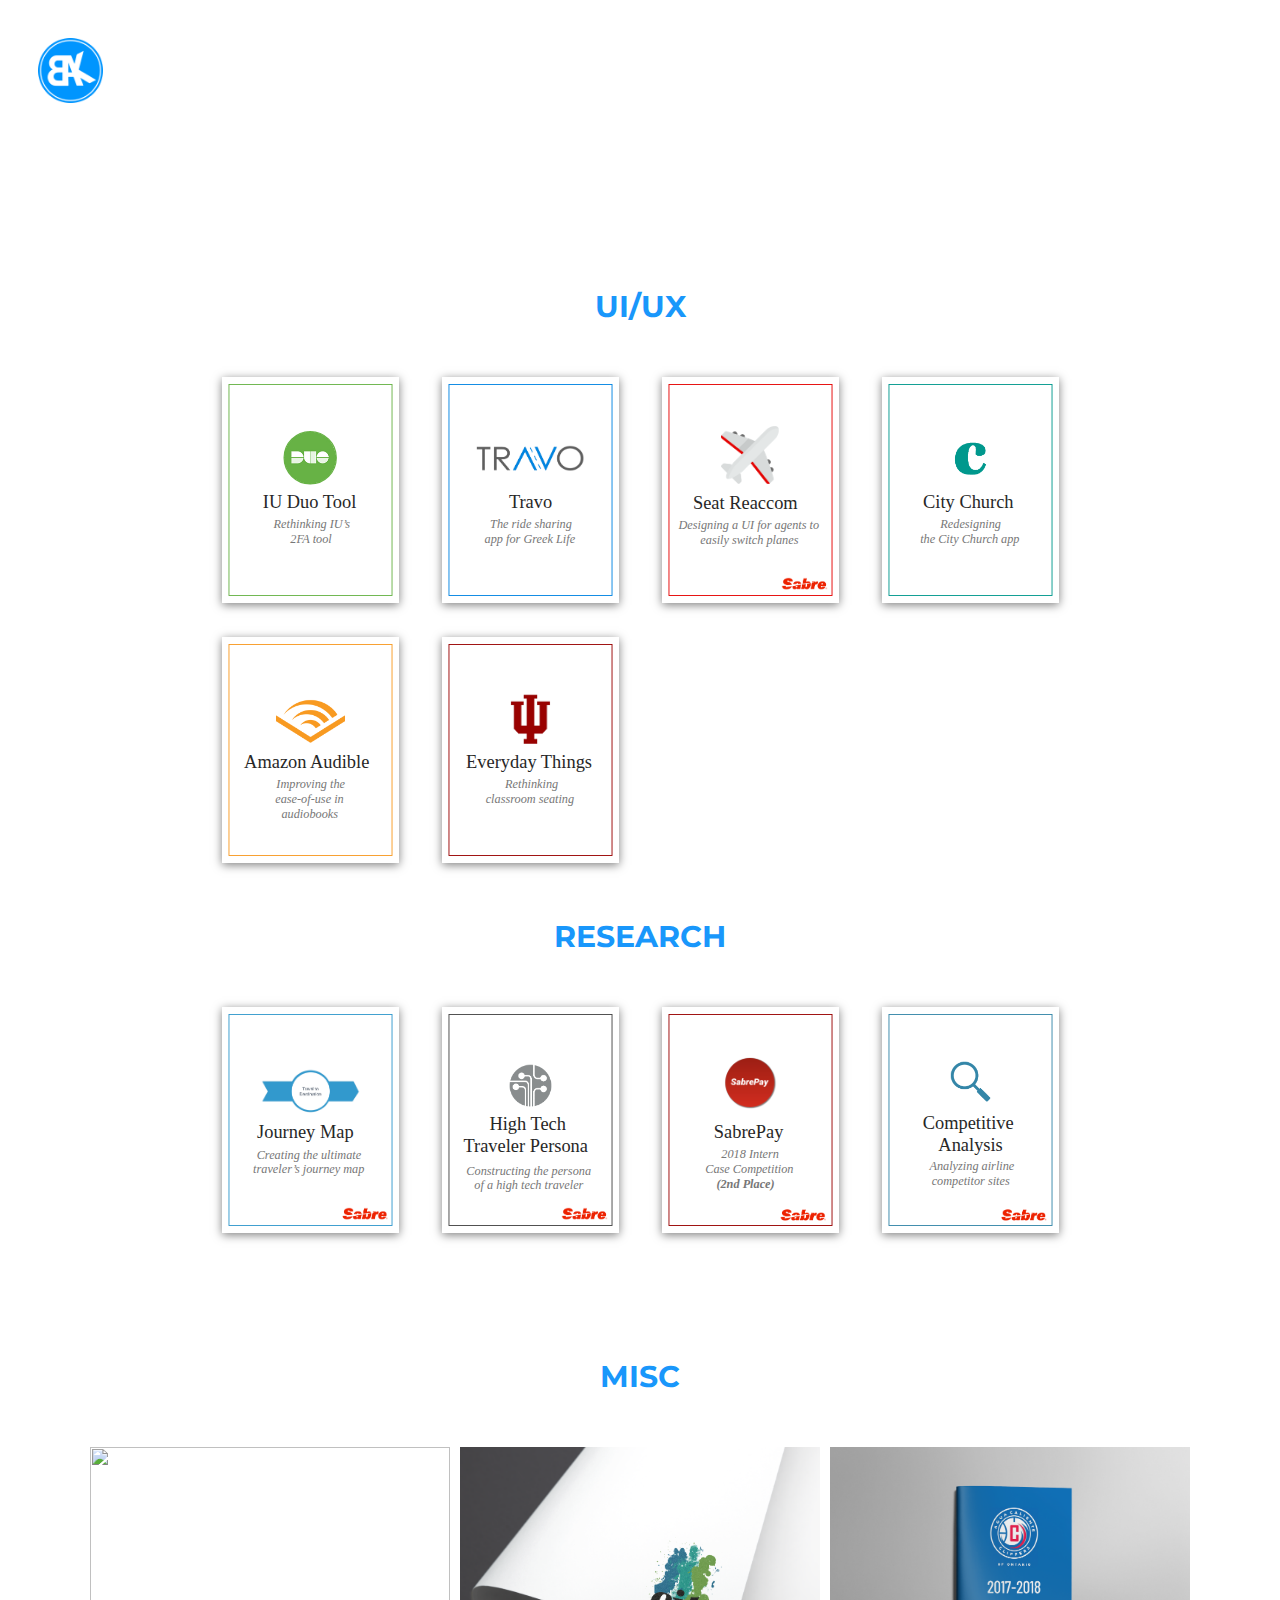
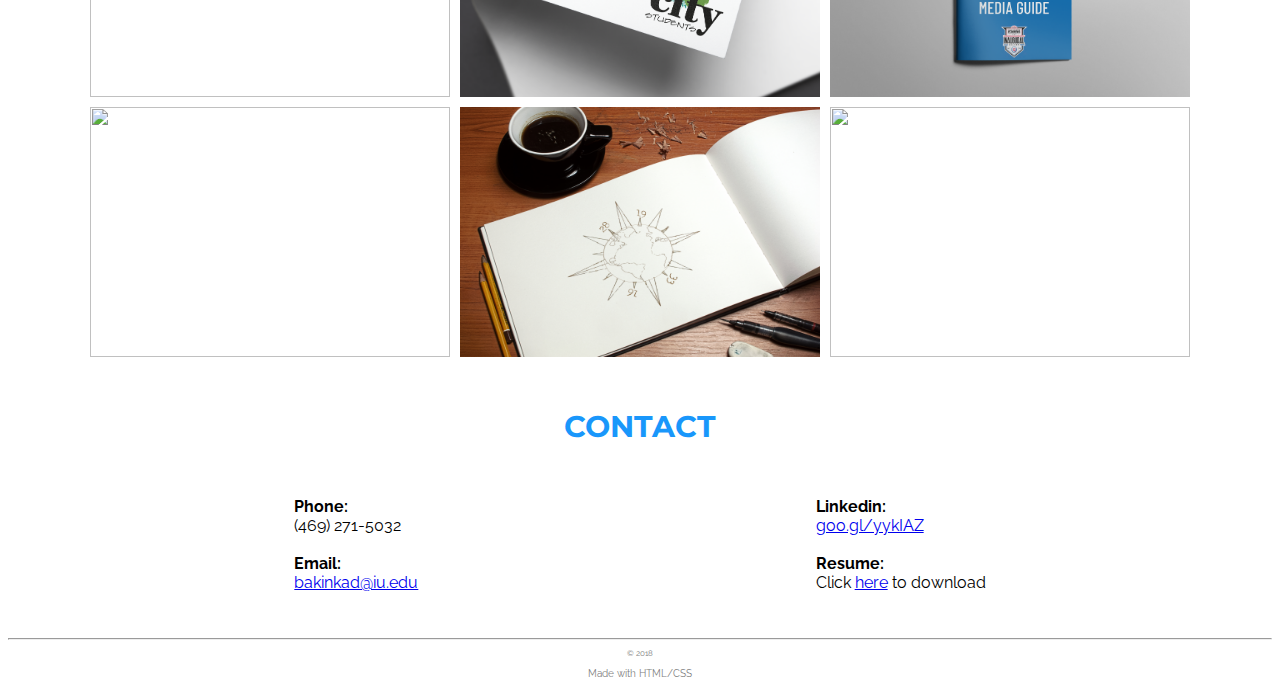
==== index.html @ 225734ff "Update index.html" ====
<!DOCTYPE HTML>
<html lang="en">

<head>
	<meta charset="utf-8">
	<title>Blake Kinkade</title>
	<meta name="viewport" content="width=device-width, initial-scale=1, shrink-to-fit=no">
	<meta http-equiv="x-ua-compatible" content="ie=edge">
	<script src="https://ajax.googleapis.com/ajax/libs/jquery/1.12.3/jquery.min.js"></script>
	<script src="http://html.soic.indiana.edu/~bakinkad/FinalProject/typewriter.js"></script>
	<link href="https://fonts.googleapis.com/css?family=Raleway" rel="stylesheet">
	 <link href="https://fonts.googleapis.com/css?family=Montserrat:400,700,900" rel="stylesheet">  
	<link href="/styles.css" rel="stylesheet" type="text/css" media="all">
		<!--[if lte IE 9]>
			<p class="browserupgrade">You are using an <strong>outdated</strong> browser. Please <a href="https://browsehappy.com/">upgrade your browser</a> to improve your experience and security.</p>
		<![endif]-->

<link rel="stylesheet" type="text/css" media="screen" href="http://cdnjs.cloudflare.com/ajax/libs/fancybox/1.3.4/jquery.fancybox-1.3.4.css" />
<script src="//code.jquery.com/jquery-3.3.1.min.js"></script>

<link rel="stylesheet" href="https://cdnjs.cloudflare.com/ajax/libs/fancybox/3.3.5/jquery.fancybox.min.css" />
<script src="https://cdnjs.cloudflare.com/ajax/libs/fancybox/3.3.5/jquery.fancybox.min.js"></script>
	<style type="text/css">
    a.fancybox img {
        border: none;
        -o-transform: scale(1,1); -ms-transform: scale(1,1); -moz-transform: scale(1,1); -webkit-transform: scale(1,1); transform: scale(1,1); -o-transition: all 0.2s ease-in-out; -ms-transition: all 0.2s ease-in-out; -moz-transition: all 0.2s ease-in-out; -webkit-transition: all 0.2s ease-in-out; transition: all 0.2s ease-in-out;
    } 
    a.fancybox:hover img {
        position: relative; z-index: 999; -o-transform: scale(1.03,1.03); -ms-transform: scale(1.03,1.03); -moz-transform: scale(1.03,1.03); -webkit-transform: scale(1.03,1.03); transform: scale(1.03,1.03);
    }
</style>
</head>

<body>
	<div id="rwd"></div>

<!-- Navigation -->
	<nav role="navigation">
		<div class="container">
			<ul>
				<li class='logo'><a href='/index.html'><img src='/images/logo-with-circle.png' alt='Blake Kinkade'></a></li>

</ul>
</div>
</nav>


	<!-- Header -->
	<header role="banner">
		<div class="container">
			<div class="branding">
				<h1>BLAKE AUSTIN KINKADE</h1>
			</div>
		</div>
	</header>

<div class='uiux'>
	<h3>UI/UX</h3>
<main class='projects'>
	<div class="Duo">
		<a href='/html/duotool.html'>
		<img src='/images/Duo.svg'>
		</a>
	</div>
		<div class="Travo">
			<a href='/html/travo.html'>
		<img src='/images/Travo.svg'>
			</a>
	</div>
	<div class="seatrea">
		<a href='/html/seatreaccomm.html'>
		<img src='/images/seatrea.svg'>
	</a>
	</div>
		<div class="citychurch">
			<a href='/html/citychurch.html'>
		<img src='/images/citychurch.svg'>
	</a>
	</div>
			<div class="Audible">
				<a href='/html/audible.html'>
		<img src='/images/Audible.svg'>
	</a>
	</div>
	<div class="Everyday">
		<a href='/html/everydaythings.html'>
		<img src='/images/Everyday.svg'>
	</a>
	</div>

</main>
</div>

<div class='research'>
	<h3>Research</h3>
<section class='sabre'>
		<div class="journeymap">
			<img src='/images/journeymap.svg'>
		</div>
		<div class="persona">
			<img src='/images/persona.svg'>
		</div>
		<div class="sabrepay">
			<img src='/images/sabrepay.svg'>
		</div>
		<div class="ca">
			<img src='/images/CA.svg'>
		</div>
</section>
</div>

<div class='misc'>
	<h3>MISC</h3>
<div class='graphic'>
		<div class="nike">
			<a href="images/nikesign.jpg" data-fancybox data-caption="Self made Nike graphic (Personal)"><img src='images/nikesign.jpg'></a>
		</div>
		<div class='citystudents'>
			<a href="images/citystudentsmock.jpg" data-fancybox data-caption="Logo made for City Church Student Ministry"><img src='images/citystudentsmock.jpg'></a>
		</div>
		<div class='clippersmedia'>
			<a href="images/clippersmediamock.jpg" data-fancybox data-caption="Created entire media guide for the Los Angeles Clippers' G League team. Email me for the complete guide."><img src='images/clippersmediamock.jpg'></a>
		</div>
		<div class='castle'>
			<a href="images/castleprojectmock.jpg" data-fancybox data-caption="Self made graphic of castle and reflection (Personal)"><img src='/images/castleprojectmock.jpg'></a>
		</div>
		<div class='tattoo'>
			<a href="images/tattoomock.jpg" data-fancybox data-caption="Tattoo design created for cousin (Personal)"><img src='images/tattoomock.jpg'></a>
		</div>
		<div class='travologo'>
			<a href="images/travomock.jpg" data-fancybox data-caption="Logo created for Travo"><img src='images/travomock.jpg'></a>
		</div>
	</div>
</div>

<h3 id='title'>Contact</h3>
<div class='about'>
	<p class='first'><b>Phone:</b> <br><span id='phone'>(469) 271-5032</span><br><br>
<b>Email:</b> <br><span id='email'><a href="mailto:bakinkad@iu.edu">bakinkad@iu.edu</a></span></p>
<p class='second'><b>Linkedin:</b> <br><span id='linkedin'><a href='https://www.linkedin.com/in/blakekinkade/'>goo.gl/yykIAZ</a></span><br><br>
<b>Resume:</b> <br><span id='resume'>Click <a href='https://www.dropbox.com/s/dp23hq9kpkueogc/IU%20Resume%20Fall%202018.pdf?dl=0'>here</a> to download</span></p>
</div>
<br><br>
<div class="footer">
	<hr class='footerline'>
	<p class='copyright'>&#169; 2018</p>
  <p class='htmlcss'>Made with HTML/CSS</p>
</div>


<script type="text/javascript" src="js/jquery-1.11.0.min.js "></script>
<script type="text/javascript" src="js/jquery-migrate-1.2.1.min.js"></script>
<script type="text/javascript" src="js/jquery.fancybox-1.3.4.pack.min.js"></script>
<script type="text/javascript">
    $(function($){
        var addToAll = false;
        var gallery = false;
        var titlePosition = 'inside';
        $(addToAll ? 'img' : 'img.fancybox').each(function(){
            var $this = $(this);
            var title = $this.attr('title');
            var src = $this.attr('data-big') || $this.attr('src');
            var a = $('<a href="#" class="fancybox"></a>').attr('href', src).attr('title', title);
            $this.wrap(a);
        });
        if (gallery)
            $('a.fancybox').attr('rel', 'fancyboxgallery');
        $('a.fancybox').fancybox({
            titlePosition: titlePosition
        });
    });
    $.noConflict();
</script>
</body>
</html>
---- styles.css ----
/* apply a natural box layout model to all elements */
html {
  box-sizing: border-box;
}
*, *:before, *:after {
  box-sizing: inherit;
}
/* General */
body, html {
  background-color: white;
  height: 100%;
  font-family: 'Raleway';
}
/* Logo and Navbar */
nav ul {
  margin: 0;
  padding: 15px;
}

nav ul li {
  list-style-type: none;
  margin: auto;
  padding: 15px;
  text-transform: uppercase;
}
.logo img {
  width: 65px;
}


/* Header */
header {
  background-color: white;
  background-size: cover;
  height: 100px;
  display: flex;
  align-items: center;
  justify-content: center;
  padding-bottom: 50px;

}

/*@-webkit-keyframes fadeIn { from { opacity:0; } to { opacity:1; } }
@-moz-keyframes fadeIn { from { opacity:0; } to { opacity:1; } }
@keyframes fadeIn { from { opacity:0; } to { opacity:1; } }
*/

.branding {
  text-align: center;
  margin: auto;
  font-size: 30px;
  color: #0090FF;
}

.branding h1 {
  font-size: 60px;
  font-family: Montserrat;
  opacity:0;
  -webkit-animation:fadeIn ease-in 1;
  -moz-animation:fadeIn ease-in 1;
  animation:fadeIn ease-in 1;

  -webkit-animation-fill-mode:forwards;
  -moz-animation-fill-mode:forwards;
  animation-fill-mode:forwards;

  -webkit-animation-duration:3s;
  -moz-animation-duration:3s;
  animation-duration:3s;
  text-align: center;
}

/*UI/UX*/

.uiux {
  background-color: white;
  width: 1100px;
  margin: auto;
  border-radius: 10px;
}

.uiux h3 {
color: #1997fb !important;
font-size: 30px;
line-height: 80px;
text-transform: uppercase !important;
text-shadow: none;
font-family: Montserrat;
font-weight: 700;
font-style: normal;
text-align: center;
}

.projects {
  display: grid;
  grid-template-columns: 200px 200px 200px 200px;
  grid-template-rows: 230px 230px;
  grid-column-gap: 20px;
  grid-row-gap: 30px;
  text-align: center;
  margin: auto;
  justify-content: center;
/*  align-items: center;
*/}
.Duo img {
  box-shadow: 0px 2px 9px 0px  rgba(0,0,0,0.5);
  width: 177px;
  height: 226px;
}
.Duo img:hover {
  box-shadow: 0px 2px 12px 0px  rgba(0,0,0,0.75);
  width: 177px;
  height: 226px;
  transition: box-shadow 0.25s ease, transform 0.25s ease;
  cursor: pointer;

}

.Travo img {
  box-shadow: 0px 2px 9px 0px  rgba(0,0,0,0.5);
  width: 177px;
  height: 226px;
}
.Travo img:hover {
  box-shadow: 0px 2px 12px 0px  rgba(0,0,0,0.75);
  width: 177px;
  height: 226px;
  transition: box-shadow 0.25s ease, transform 0.25s ease;
  cursor: pointer;

}

.Everyday img {
  box-shadow: 0px 2px 9px 0px  rgba(0,0,0,0.5);
  width: 177px;
  height: 226px;
  cursor: pointer;
}
.Everyday img:hover {
  box-shadow: 0px 2px 12px 0px  rgba(0,0,0,0.75);
  width: 177px;
  height: 226px;
  transition: box-shadow 0.25s ease, transform 0.25s ease;
  cursor: pointer;
}

.citychurch img {
  box-shadow: 0px 2px 9px 0px  rgba(0,0,0,0.5);
  width: 177px;
  height: 226px;
}
.citychurch img:hover {
  box-shadow: 0px 2px 12px 0px  rgba(0,0,0,0.75);
  width: 177px;
  height: 226px;
  transition: box-shadow 0.25s ease, transform 0.25s ease;
  cursor: pointer;

}

.Audible img {
  box-shadow: 0px 2px 9px 0px  rgba(0,0,0,0.5);
  width: 177px;
  height: 226px;
}
.Audible img:hover {
  box-shadow: 0px 2px 12px 0px  rgba(0,0,0,0.75);
  width: 177px;
  height: 226px;
  transition: box-shadow 0.25s ease, transform 0.25s ease;
  cursor: pointer;

}


/*RESEARCH*/

.research {
  background-color: white;
  width: 1100px;
  margin: auto;
}

.research h3 {
color: #1997fb !important;
font-size: 30px;
line-height: 80px;
text-transform: uppercase !important;
text-shadow: none;
font-family: Montserrat;
font-weight: 700;
font-style: normal;
text-align: center;
}

.sabre {
  display: grid;
  grid-template-columns: 200px 200px 200px 200px;
  grid-template-rows: 300px;
  grid-column-gap: 20px;
  grid-row-gap: 75px;
  text-align: center;
  margin: auto;
  justify-content: center;
/*  align-items: center;
*/}


.seatrea img {
  box-shadow: 0px 2px 9px 0px  rgba(0,0,0,0.5);
  width: 177px;
  height: 226px;
}
.seatrea img:hover {
  box-shadow: 0px 2px 12px 0px  rgba(0,0,0,0.75);
  width: 177px;
  height: 226px;
  transition: box-shadow 0.25s ease, transform 0.25s ease;
  cursor: pointer;

}
.journeymap img {
  box-shadow: 0px 2px 9px 0px  rgba(0,0,0,0.5);
  width: 177px;
  height: 226px;
}
.journeymap img:hover {
  box-shadow: 0px 2px 12px 0px  rgba(0,0,0,0.75);
  width: 177px;
  height: 226px;
  transition: box-shadow 0.25s ease, transform 0.25s ease;
  cursor: pointer;

}

.persona img {
  box-shadow: 0px 2px 9px 0px  rgba(0,0,0,0.5);
  width: 177px;
  height: 226px;
}
.persona img:hover {
  box-shadow: 0px 2px 12px 0px  rgba(0,0,0,0.75);
  width: 177px;
  height: 226px;
  transition: box-shadow 0.25s ease, transform 0.25s ease;
  cursor: pointer;

}

.sabrepay img {
  box-shadow: 0px 2px 9px 0px  rgba(0,0,0,0.5);
  width: 177px;
  height: 226px;
}
.sabrepay img:hover {
  box-shadow: 0px 2px 12px 0px  rgba(0,0,0,0.75);
  width: 177px;
  height: 226px;
  transition: box-shadow 0.25s ease, transform 0.25s ease;
  cursor: pointer;

}

.ca img {
  box-shadow: 0px 2px 9px 0px  rgba(0,0,0,0.5);
  width: 177px;
  height: 226px;
}
.ca img:hover {
  box-shadow: 0px 2px 12px 0px  rgba(0,0,0,0.75);
  width: 177px;
  height: 226px;
  transition: box-shadow 0.25s ease, transform 0.25s ease;
  cursor: pointer;

}

/*MISC*/

.misc {
  background-color: white;
  width: 1100px;
  margin: auto;
}

.misc h3 {
color: #1997fb !important;
font-size: 30px;
line-height: 80px;
text-transform: uppercase !important;
text-shadow: none;
font-family: Montserrat;
font-weight: 700;
font-style: normal;
text-align: center;
}

.graphic {
  display: grid;
  grid-template-columns: 360px 360px 360px;
  grid-template-rows: 250px 250px;
  grid-column-gap: 10px;
  grid-row-gap: 10px;
}

.nike {
  grid-column: 1;
  grid-row: 1;
}
.nike img {
  width: 360px;
  height: 250px;
  font-family: 'Raleway';
  color: gray;
}

.citystudents {
  grid-column: 2;
  grid-row: 1;
}

.citystudents img {
  width: 360px;
  height: 250px;
}

.clippersmedia {
  grid-column: 3;
  grid-row: 1;
}

.clippersmedia img {
  width: 360px;
  height: 250px;
}

.castle {
  grid-column: 1;
  grid-row: 2;
}

.castle img {
  width: 360px;
  height: 250px;
}

.tattoo {
  grid-column: 2;
  grid-row: 2;
}

.tattoo img {
  width: 360px;
  height: 250px;
}

.travologo {
  grid-column: 3;
  grid-row: 2;
}

.travologo img {
  width: 360px;
  height: 250px;
}

/*ABOUT*/

.about {
  display: grid;
  margin: auto;
  width: 1100px;
/*  grid-template-columns: 45% 45%;/*
/*  grid-template-rows: 5% 95%;*/
  grid-column-gap: 5%;
  background-color: white;
  padding-left: 2.5%;
  padding-right: 2.5%
}
.first {
  grid-column: 1;
  margin: auto;
}
.second {
  grid-column: 2;
  margin: auto;
}

#title {
  grid-row: 1;
  grid-column: 1;
color: #1997fb !important;
font-size: 30px;
line-height: 80px;
text-transform: uppercase !important;
text-shadow: none;
font-family: Montserrat;
font-weight: 700;
font-style: normal;
text-align: center;
}

/*FOOTER*/

.footer {

   left: 0;
   bottom: 0;
   width: 100%;
   background-color: white;
   color: gray;
   text-align: center;
 }
 .footerline {
  color: #EBEBEB;
 }
 .copyright {
  font-size: 8px;
 }
.htmlcss {
  font-size: 10px;
}

/* Utilities */
.sr-only {
  position: absolute;
  width: 1px;
  height: 1px;
  padding: 0;
  overflow: hidden;
  clip: rect(0, 0, 0, 0);
  white-space: nowrap;
  -webkit-clip-path: inset(50%);
          clip-path: inset(50%);
  border: 0;
}


/* MEDIA QUERIES */

/* Smaller devices (landscape phones, 200px and up) */
 @media screen and (max-width: 1080px) and (min-width: 200px) {
  #rwd { background-color: white; }

.branding {
  text-align: center;
  margin: auto;
  font-size: 30px;
  color: #0090FF;
}

.branding h1 {
  font-size: 30px;
  font-family: Montserrat;
  opacity:0;
  -webkit-animation:fadeIn ease-in 1;
  -moz-animation:fadeIn ease-in 1;
  animation:fadeIn ease-in 1;

  -webkit-animation-fill-mode:forwards;
  -moz-animation-fill-mode:forwards;
  animation-fill-mode:forwards;

  -webkit-animation-duration:3s;
  -moz-animation-duration:3s;
  animation-duration:3s;
  text-align: center;
}

/*UI/UX*/

.uiux {
  background-color: white;
  width: 200px;
  margin: auto;
  border-radius: 10px;
}

.uiux h3 {
color: #1997fb !important;
font-size: 28px;
line-height: 80px;
text-transform: uppercase !important;
text-shadow: none;
font-family: Montserrat;
font-weight: 700;
font-style: normal;
text-align: center;
}

.projects {
  display: grid;
  grid-template-columns: 200px;
  grid-template-rows: 230px 230px 230px 230px 230px 230px;
  grid-column-gap: 20px;
  grid-row-gap: 30px;
  text-align: center;
  margin: auto;
  justify-content: center;
/*  align-items: center;
*/}
.Duo img {
  box-shadow: 0px 2px 9px 0px  rgba(0,0,0,0.5);
  width: 177px;
  height: 226px;
}
.Duo img:hover {
  box-shadow: 0px 2px 12px 0px  rgba(0,0,0,0.75);
  width: 177px;
  height: 226px;
  transition: box-shadow 0.25s ease, transform 0.25s ease;
  cursor: pointer;

}

.Travo img {
  box-shadow: 0px 2px 9px 0px  rgba(0,0,0,0.5);
  width: 177px;
  height: 226px;
}
.Travo img:hover {
  box-shadow: 0px 2px 12px 0px  rgba(0,0,0,0.75);
  width: 177px;
  height: 226px;
  transition: box-shadow 0.25s ease, transform 0.25s ease;
  cursor: pointer;

}

.Everyday img {
  box-shadow: 0px 2px 9px 0px  rgba(0,0,0,0.5);
  width: 177px;
  height: 226px;
  cursor: pointer;
}
.Everyday img:hover {
  box-shadow: 0px 2px 12px 0px  rgba(0,0,0,0.75);
  width: 177px;
  height: 226px;
  transition: box-shadow 0.25s ease, transform 0.25s ease;
  cursor: pointer;
}

.citychurch img {
  box-shadow: 0px 2px 9px 0px  rgba(0,0,0,0.5);
  width: 177px;
  height: 226px;
}
.citychurch img:hover {
  box-shadow: 0px 2px 12px 0px  rgba(0,0,0,0.75);
  width: 177px;
  height: 226px;
  transition: box-shadow 0.25s ease, transform 0.25s ease;
  cursor: pointer;

}

.Audible img {
  box-shadow: 0px 2px 9px 0px  rgba(0,0,0,0.5);
  width: 177px;
  height: 226px;
}
.Audible img:hover {
  box-shadow: 0px 2px 12px 0px  rgba(0,0,0,0.75);
  width: 177px;
  height: 226px;
  transition: box-shadow 0.25s ease, transform 0.25s ease;
  cursor: pointer;

}


/*RESEARCH*/

.research {
  background-color: white;
  width: 200px;
  margin: auto;
}

.research h3 {
color: #1997fb !important;
font-size: 28px;
line-height: 80px;
text-transform: uppercase !important;
text-shadow: none;
font-family: Montserrat;
font-weight: 700;
font-style: normal;
text-align: center;
}

.sabre {
  display: grid;
  grid-template-columns: 200px;
  grid-template-rows: 230px 230px 230px 230px 230px 230px;
  grid-column-gap: 20px;
  grid-row-gap: 30px;
  text-align: center;
  margin: auto;
  justify-content: center;
/*  align-items: center;
*/}


.seatrea img {
  box-shadow: 0px 2px 9px 0px  rgba(0,0,0,0.5);
  width: 177px;
  height: 226px;
}
.seatrea img:hover {
  box-shadow: 0px 2px 12px 0px  rgba(0,0,0,0.75);
  width: 177px;
  height: 226px;
  transition: box-shadow 0.25s ease, transform 0.25s ease;
  cursor: pointer;

}
.journeymap img {
  box-shadow: 0px 2px 9px 0px  rgba(0,0,0,0.5);
  width: 177px;
  height: 226px;
}
.journeymap img:hover {
  box-shadow: 0px 2px 12px 0px  rgba(0,0,0,0.75);
  width: 177px;
  height: 226px;
  transition: box-shadow 0.25s ease, transform 0.25s ease;
  cursor: pointer;

}

.persona img {
  box-shadow: 0px 2px 9px 0px  rgba(0,0,0,0.5);
  width: 177px;
  height: 226px;
}
.persona img:hover {
  box-shadow: 0px 2px 12px 0px  rgba(0,0,0,0.75);
  width: 177px;
  height: 226px;
  transition: box-shadow 0.25s ease, transform 0.25s ease;
  cursor: pointer;

}

.sabrepay img {
  box-shadow: 0px 2px 9px 0px  rgba(0,0,0,0.5);
  width: 177px;
  height: 226px;
}
.sabrepay img:hover {
  box-shadow: 0px 2px 12px 0px  rgba(0,0,0,0.75);
  width: 177px;
  height: 226px;
  transition: box-shadow 0.25s ease, transform 0.25s ease;
  cursor: pointer;

}

.ca img {
  box-shadow: 0px 2px 9px 0px  rgba(0,0,0,0.5);
  width: 177px;
  height: 226px;
}
.ca img:hover {
  box-shadow: 0px 2px 12px 0px  rgba(0,0,0,0.75);
  width: 177px;
  height: 226px;
  transition: box-shadow 0.25s ease, transform 0.25s ease;
  cursor: pointer;

}

/*MISC*/

.misc {
  background-color: white;
  width: 200px;
  margin: auto;
}

.misc h3 {
color: #1997fb !important;
font-size: 30px;
line-height: 80px;
text-transform: uppercase !important;
text-shadow: none;
font-family: Montserrat;
font-weight: 700;
font-style: normal;
text-align: center;
}

.graphic {
  display: grid;
  grid-template-columns: 250px;
  grid-template-rows: 250px 250px 250px 250px 250px;
  grid-column-gap: 10px;
  grid-row-gap: 10px;
  text-align: center;
  margin: auto;
  justify-content: center;
/*  align-items: center; */
}

.nike {
  grid-column: 1;
  grid-row: 1;
}
.nike img {
  width: 250px;
  height: 175px;
}

.citystudents {
  grid-column: 1;
  grid-row: 2;
}

.citystudents img {
  width: 250px;
  height: 175px;
}

.clippersmedia {
  grid-column: 1;
  grid-row: 3;
}

.clippersmedia img {
  width: 250px;
  height: 175px;
}

.castle {
  grid-column: 1;
  grid-row: 4;
}

.castle img {
  width: 250px;
  height: 175px;
}

.tattoo {
  grid-column: 1;
  grid-row: 5;
}

.tattoo img {
  width: 250px;
  height: 175px;
}

.travologo {
  grid-column: 1;
  grid-row: 6;
}

.travologo img {
  width: 250px;
  height: 175px;
}

.about {
  display: block;
  margin: none;
  width: 250px;
/*  grid-template-columns: 45% 45%;/*
/*  grid-template-rows: 5% 95%;*/
  grid-column-gap: 5%;
  background-color: white;
  padding-left: 2.5%;
  padding-right: 2.5%
}
.first {
  grid-column: 1;
  margin: none;
}
.second {
  grid-column: 2;
  margin: none;
}
/* Utilities */
.sr-only {
  position: absolute;
  width: 1px;
  height: 1px;
  padding: 0;
  overflow: hidden;
  clip: rect(0, 0, 0, 0);
  white-space: nowrap;
  -webkit-clip-path: inset(50%);
          clip-path: inset(50%);
  border: 0;
}
}
/* Small devices (landscape phones, 576px and up) */

}
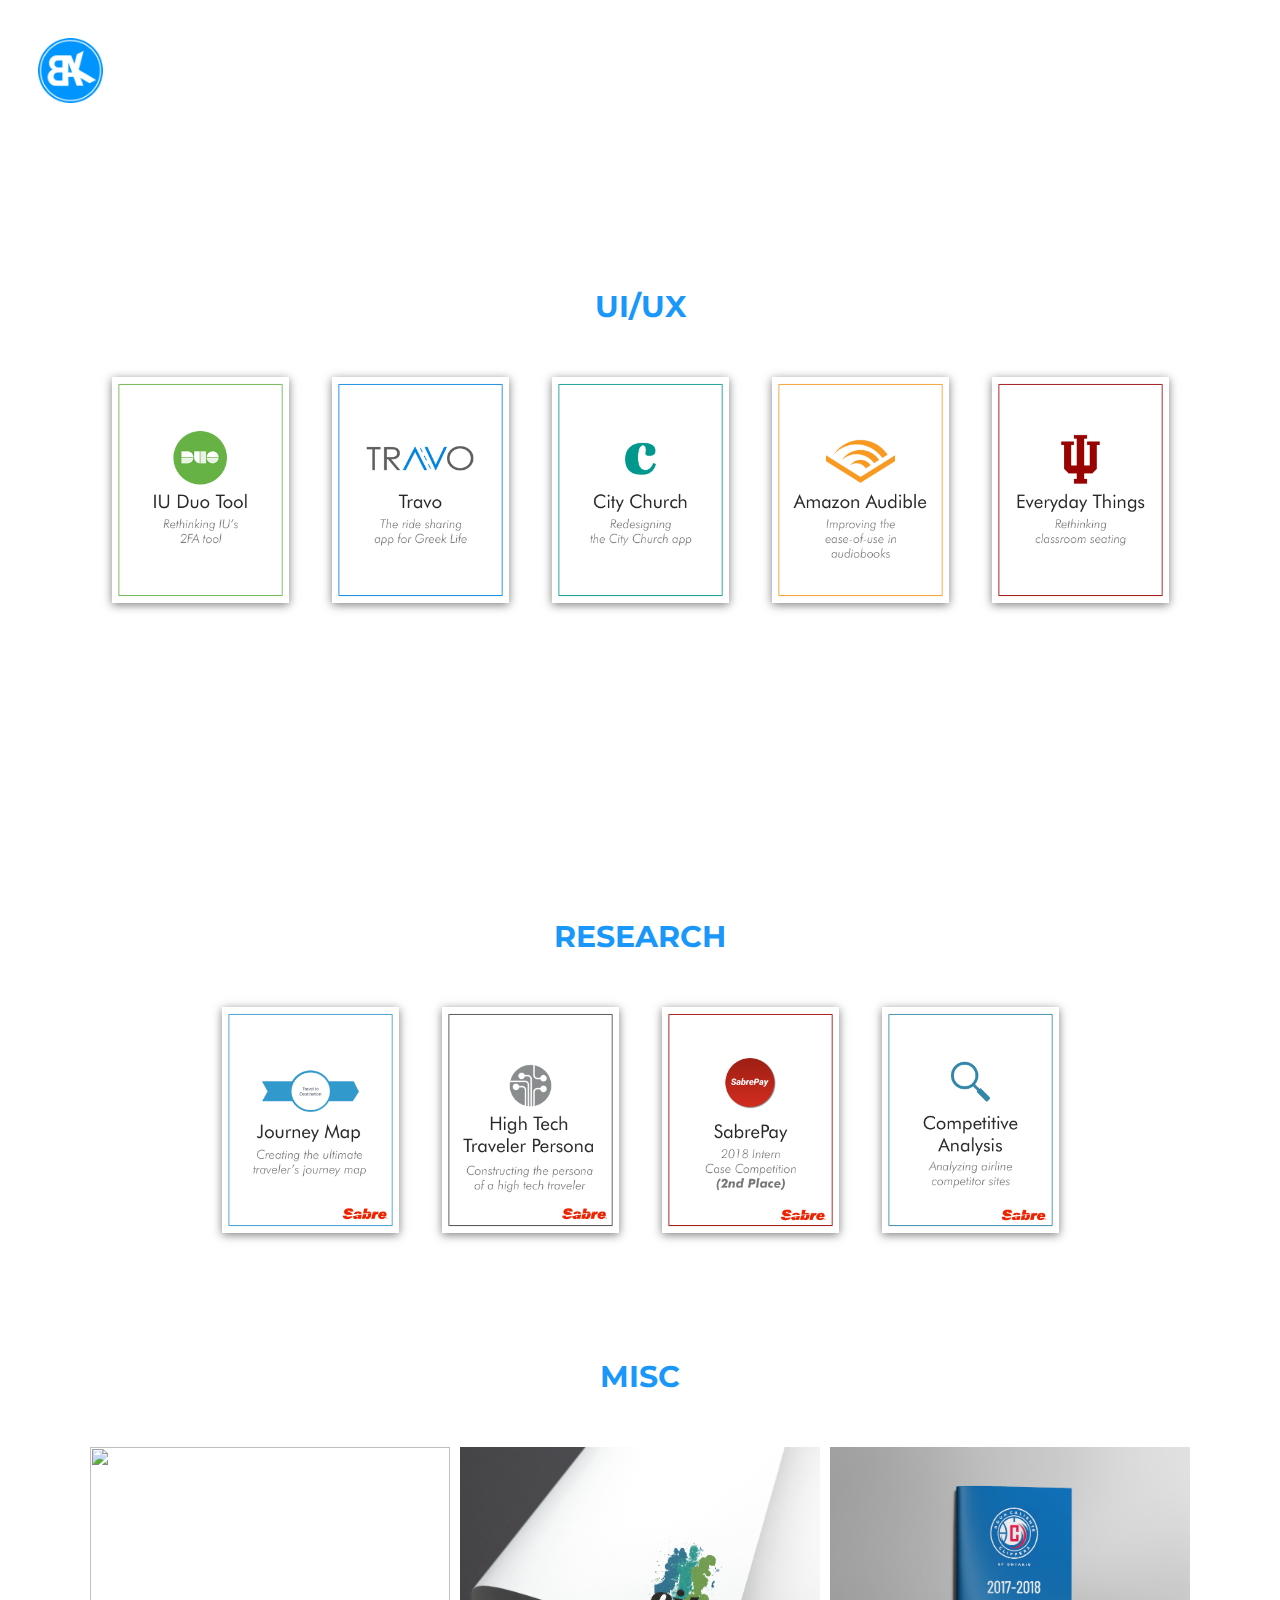
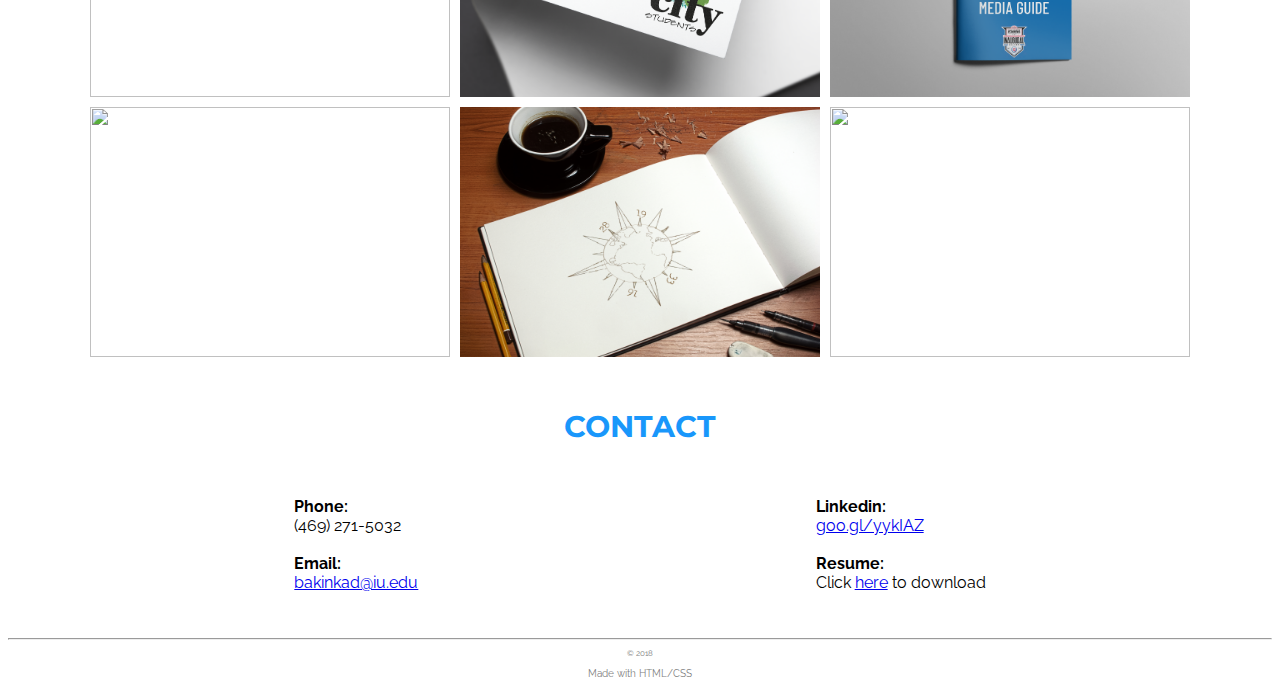
==== commit 2fe8d337: "Update index.html" ====
--- a/index.html
+++ b/index.html
@@ -59,32 +59,27 @@
 <main class='projects'>
 	<div class="Duo">
 		<a href='/html/duotool.html'>
-		<img src='/images/Duo.svg'>
+		<img src='/images/Duohome.png'>
 		</a>
 	</div>
 		<div class="Travo">
 			<a href='/html/travo.html'>
-		<img src='/images/Travo.svg'>
+		<img src='/images/Travohome.png'>
 			</a>
-	</div>
-	<div class="seatrea">
-		<a href='/html/seatreaccomm.html'>
-		<img src='/images/seatrea.svg'>
-	</a>
 	</div>
 		<div class="citychurch">
 			<a href='/html/citychurch.html'>
-		<img src='/images/citychurch.svg'>
+		<img src='/images/citychurchhome.png'>
 	</a>
 	</div>
 			<div class="Audible">
 				<a href='/html/audible.html'>
-		<img src='/images/Audible.svg'>
+		<img src='/images/Audiblehome.png'>
 	</a>
 	</div>
 	<div class="Everyday">
 		<a href='/html/everydaythings.html'>
-		<img src='/images/Everyday.svg'>
+		<img src='/images/Everydayhome.png'>
 	</a>
 	</div>
 
@@ -95,16 +90,16 @@
 	<h3>Research</h3>
 <section class='sabre'>
 		<div class="journeymap">
-			<img src='/images/journeymap.svg'>
+			<img src='/images/JourneyMaphome.png'>
 		</div>
 		<div class="persona">
-			<img src='/images/persona.svg'>
+			<img src='/images/personahome.png'>
 		</div>
 		<div class="sabrepay">
-			<img src='/images/sabrepay.svg'>
+			<img src='/images/sabrepayhome.png'>
 		</div>
 		<div class="ca">
-			<img src='/images/CA.svg'>
+			<img src='/images/cahome.png'>
 		</div>
 </section>
 </div>
--- a/styles.css
+++ b/styles.css
@@ -40,10 +40,9 @@
 
 }
 
-/*@-webkit-keyframes fadeIn { from { opacity:0; } to { opacity:1; } }
+@-webkit-keyframes fadeIn { from { opacity:0; } to { opacity:1; } }
 @-moz-keyframes fadeIn { from { opacity:0; } to { opacity:1; } }
 @keyframes fadeIn { from { opacity:0; } to { opacity:1; } }
-*/
 
 .branding {
   text-align: center;
@@ -93,7 +92,7 @@
 
 .projects {
   display: grid;
-  grid-template-columns: 200px 200px 200px 200px;
+  grid-template-columns: 200px 200px 200px 200px 200px;
   grid-template-rows: 230px 230px;
   grid-column-gap: 20px;
   grid-row-gap: 30px;
@@ -445,12 +444,12 @@
 .branding {
   text-align: center;
   margin: auto;
-  font-size: 30px;
+  font-size: 40px;
   color: #0090FF;
 }
 
 .branding h1 {
-  font-size: 30px;
+  font-size: 40px;
   font-family: Montserrat;
   opacity:0;
   -webkit-animation:fadeIn ease-in 1;
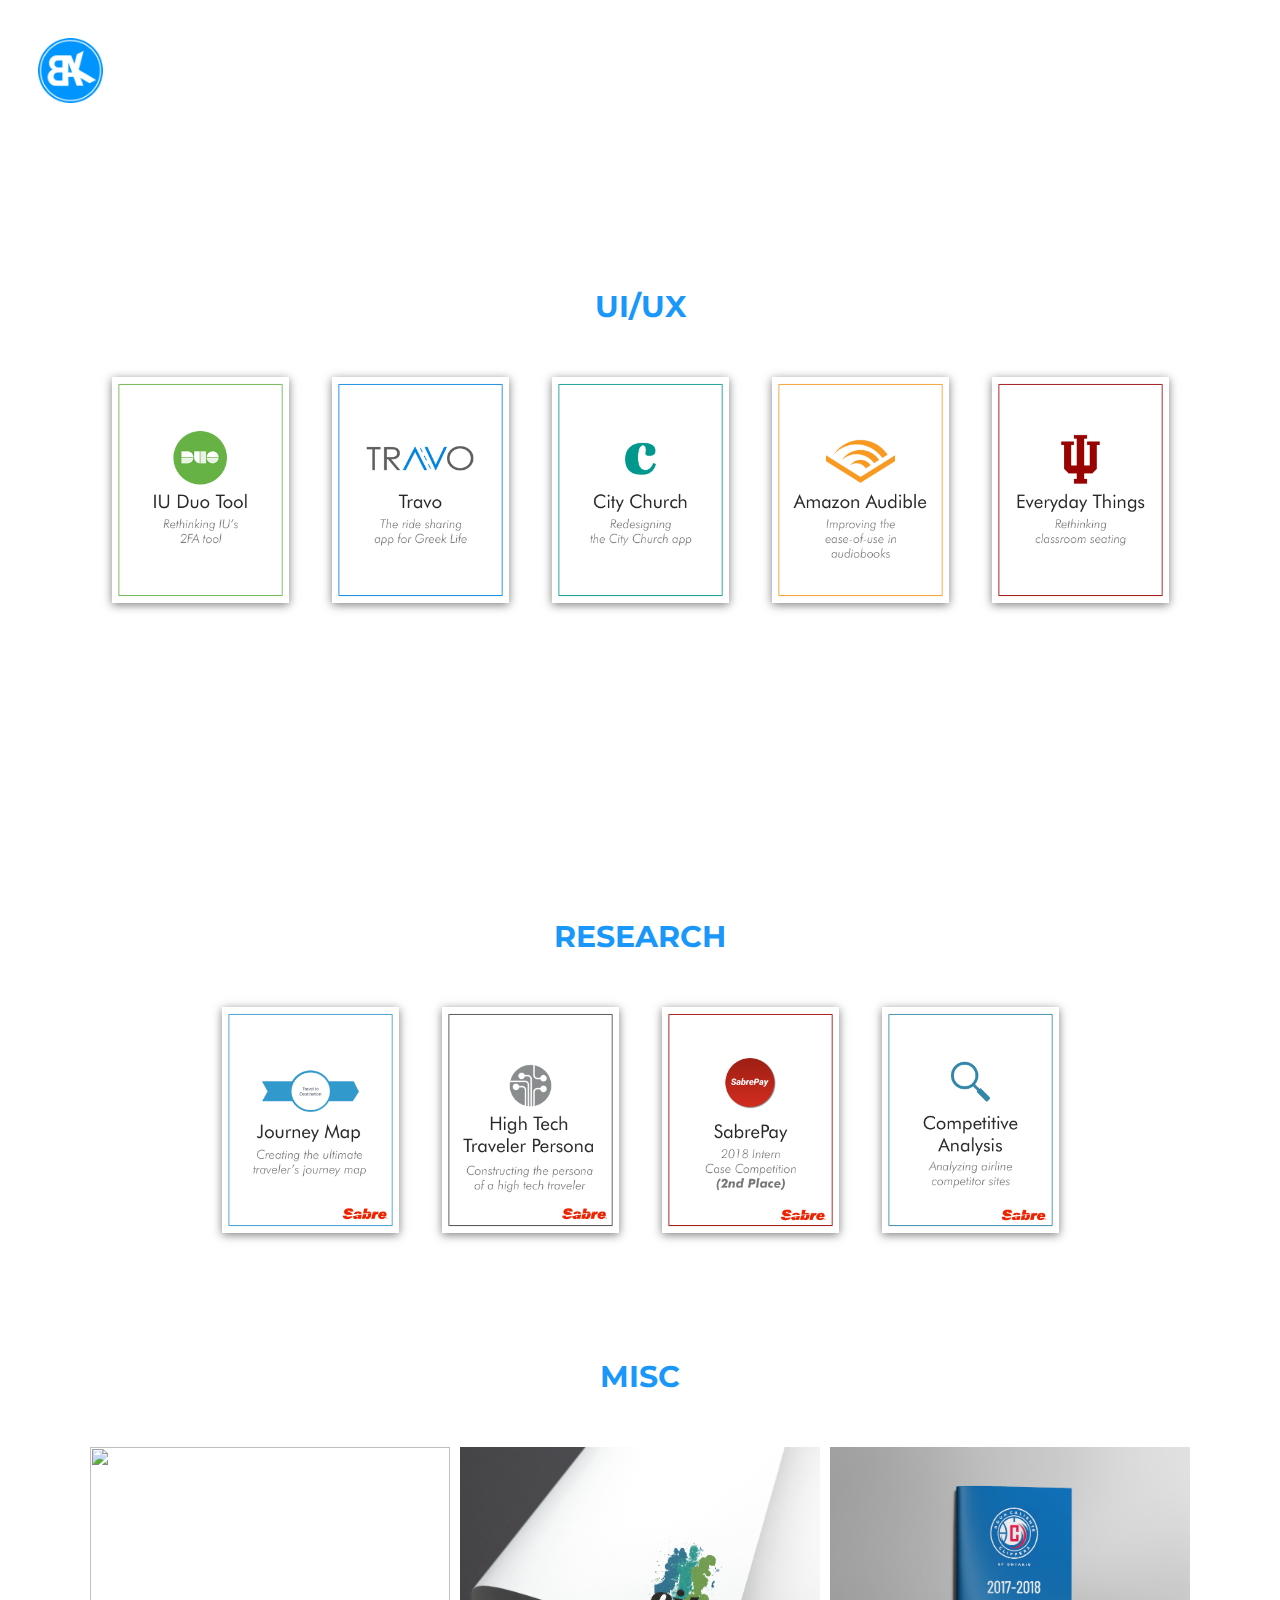
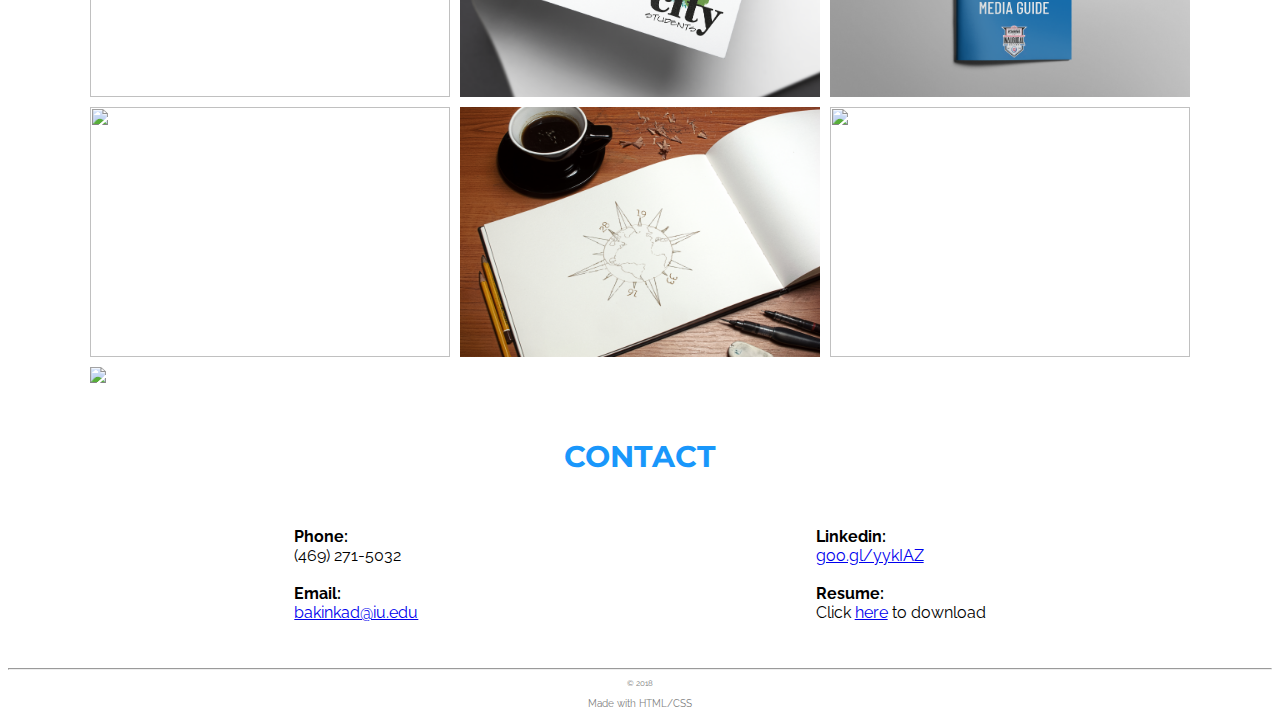
==== commit 483b1354: "Update index.html" ====
--- a/index.html
+++ b/index.html
@@ -90,16 +90,24 @@
 	<h3>Research</h3>
 <section class='sabre'>
 		<div class="journeymap">
+			<a href='/html/journeymap.html'>
 			<img src='/images/JourneyMaphome.png'>
+			</a>
 		</div>
 		<div class="persona">
+			<a href='/html/persona.html'>
 			<img src='/images/personahome.png'>
+			</a>
 		</div>
 		<div class="sabrepay">
+			<a href='/html/casecomp.html'>
 			<img src='/images/sabrepayhome.png'>
+			</a>
 		</div>
 		<div class="ca">
+			<a href='/html/companalysis.html'>
 			<img src='/images/cahome.png'>
+			</a>
 		</div>
 </section>
 </div>
@@ -124,6 +132,9 @@
 		</div>
 		<div class='travologo'>
 			<a href="images/travomock.jpg" data-fancybox data-caption="Logo created for Travo"><img src='images/travomock.jpg'></a>
+		</div>
+		<div class='crypto'>
+			<a href="https://vimeo.com/287064673" data-fancybox data-caption="Crypto Prototype made with Principle"><img src='images/cryptopic.png'></a>
 		</div>
 	</div>
 </div>
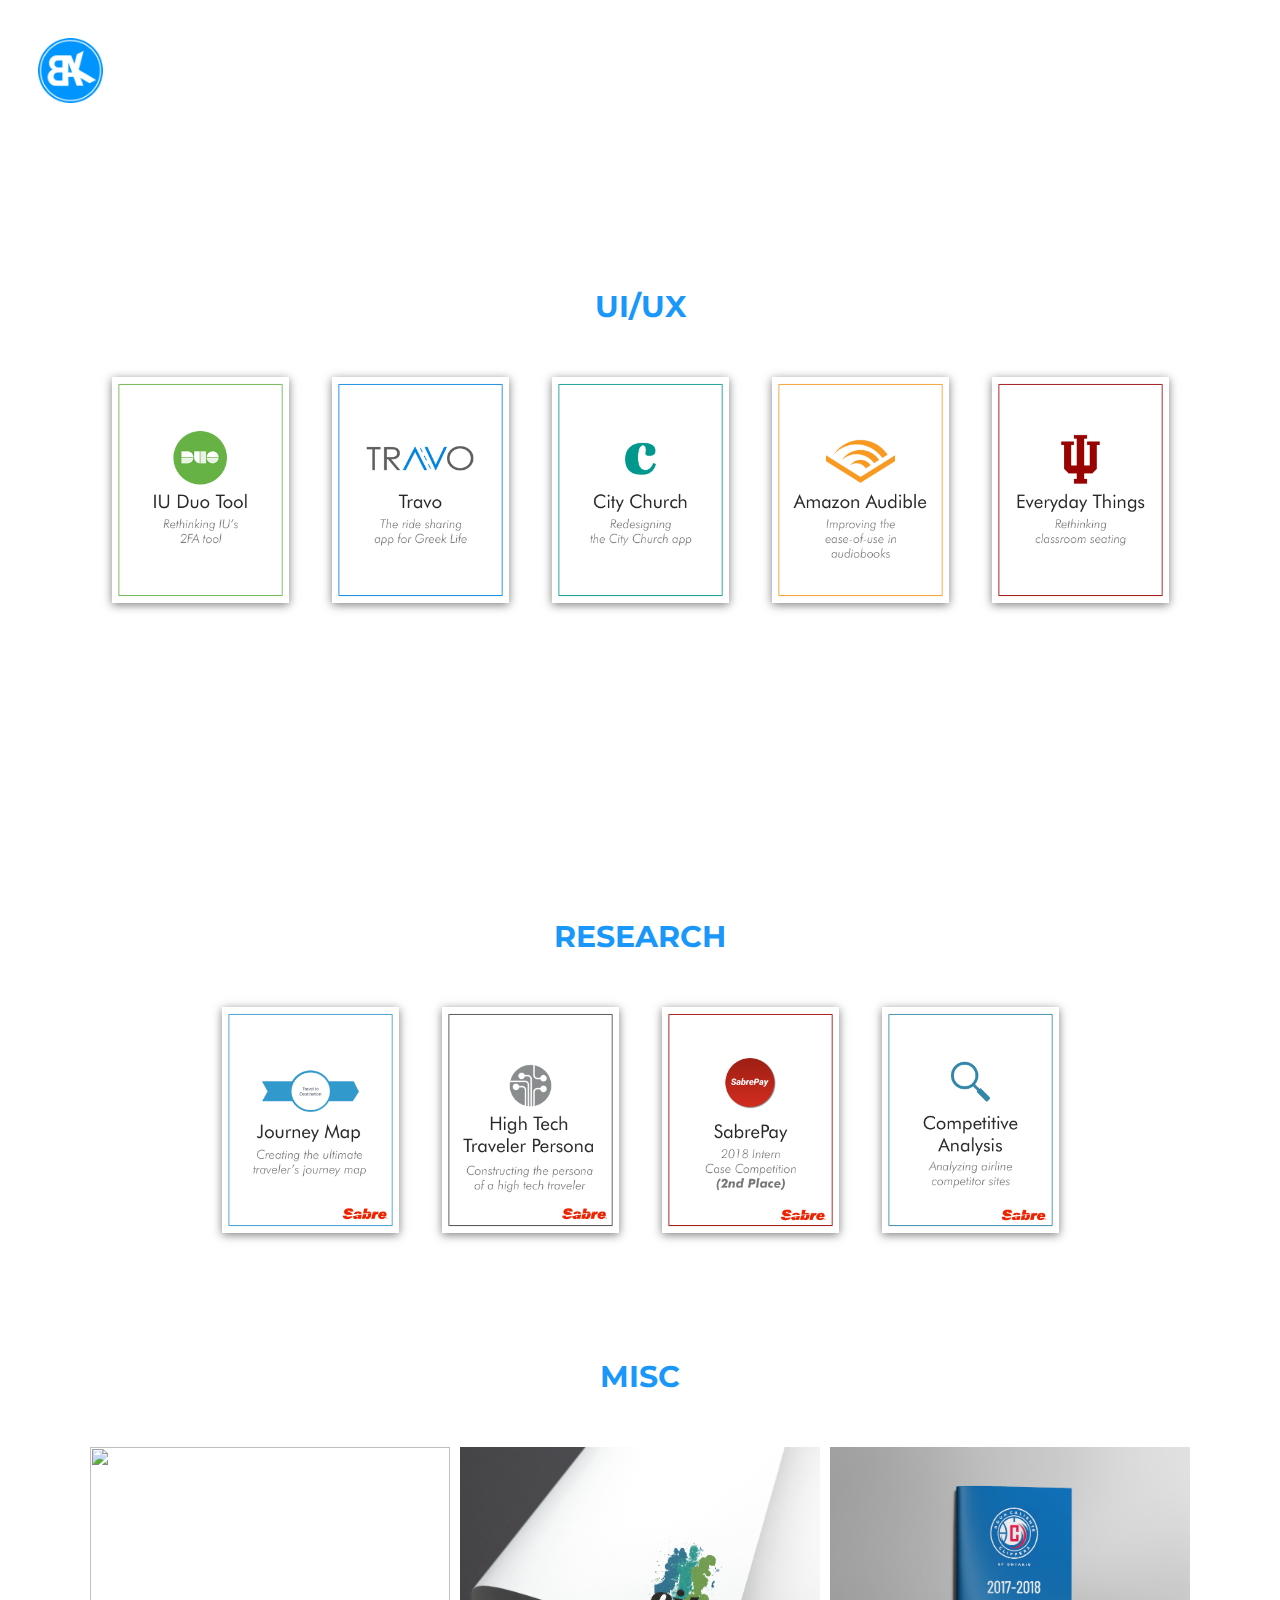
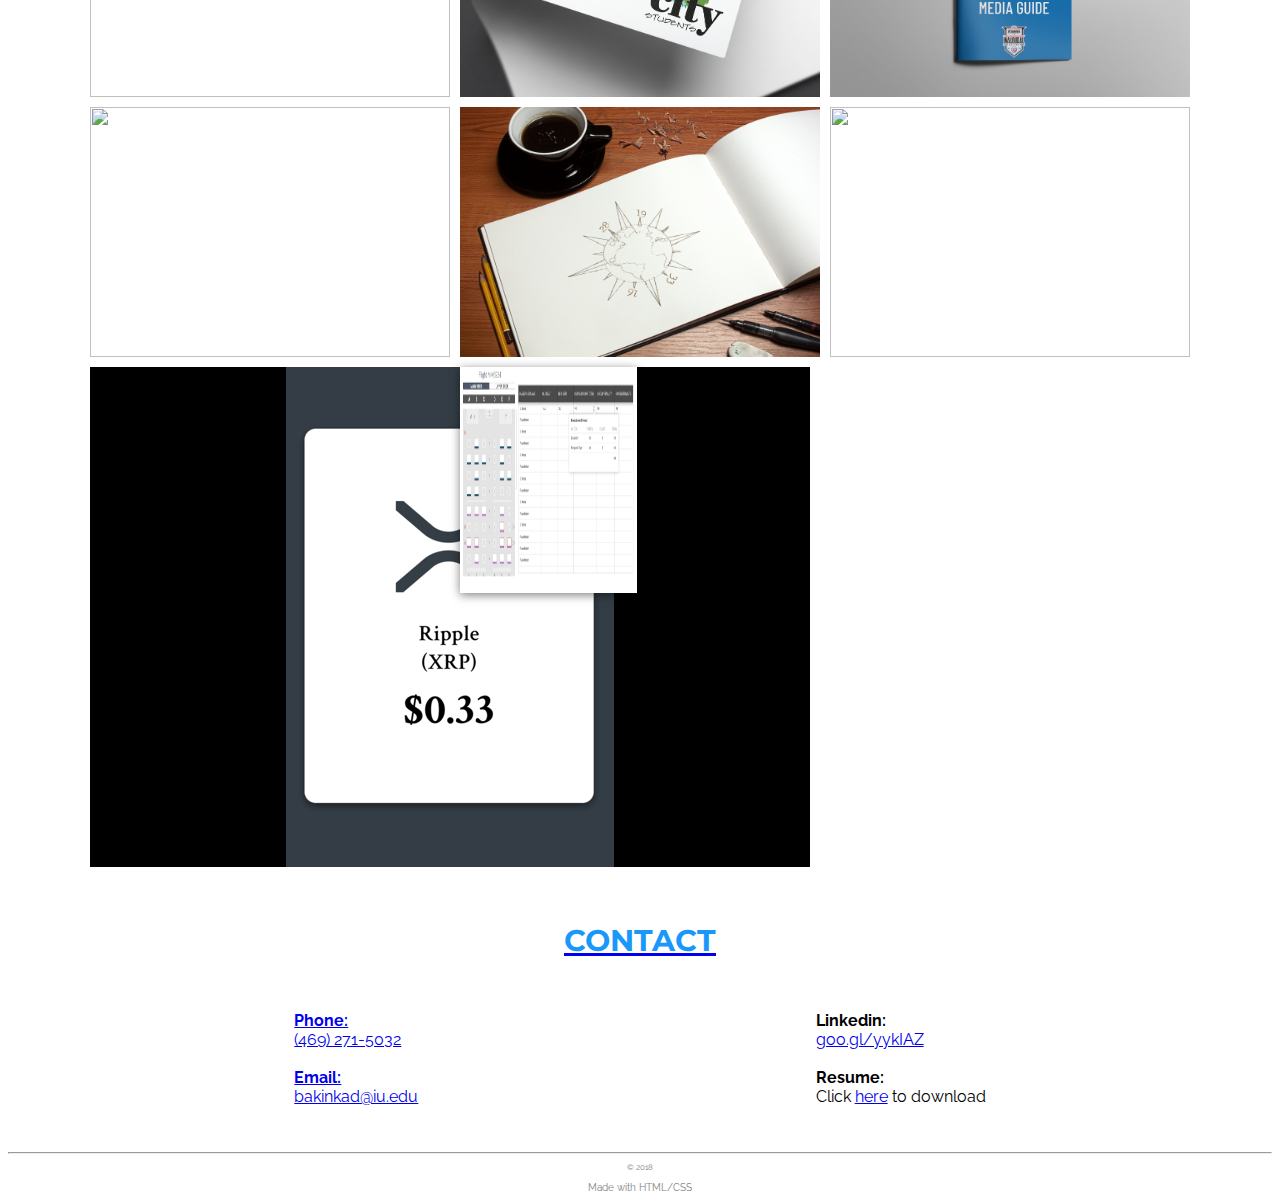
==== commit fc150837: "Update index.html" ====
--- a/index.html
+++ b/index.html
@@ -136,6 +136,11 @@
 		<div class='crypto'>
 			<a href="https://vimeo.com/287064673" data-fancybox data-caption="Crypto Prototype made with Principle"><img src='images/cryptopic.png'></a>
 		</div>
+		<div class='seatrea'>
+			<a href="images/seatreamock1.png" data-fancybox data-caption="Seat Reaccommodation Mock done with Sabre (used Sabre's Design Library)"><img src='images/seatreamock2.png'></a>
+			<a href="images/seatreamock2.png" data-fancybox</a>
+
+		</div>
 	</div>
 </div>
 
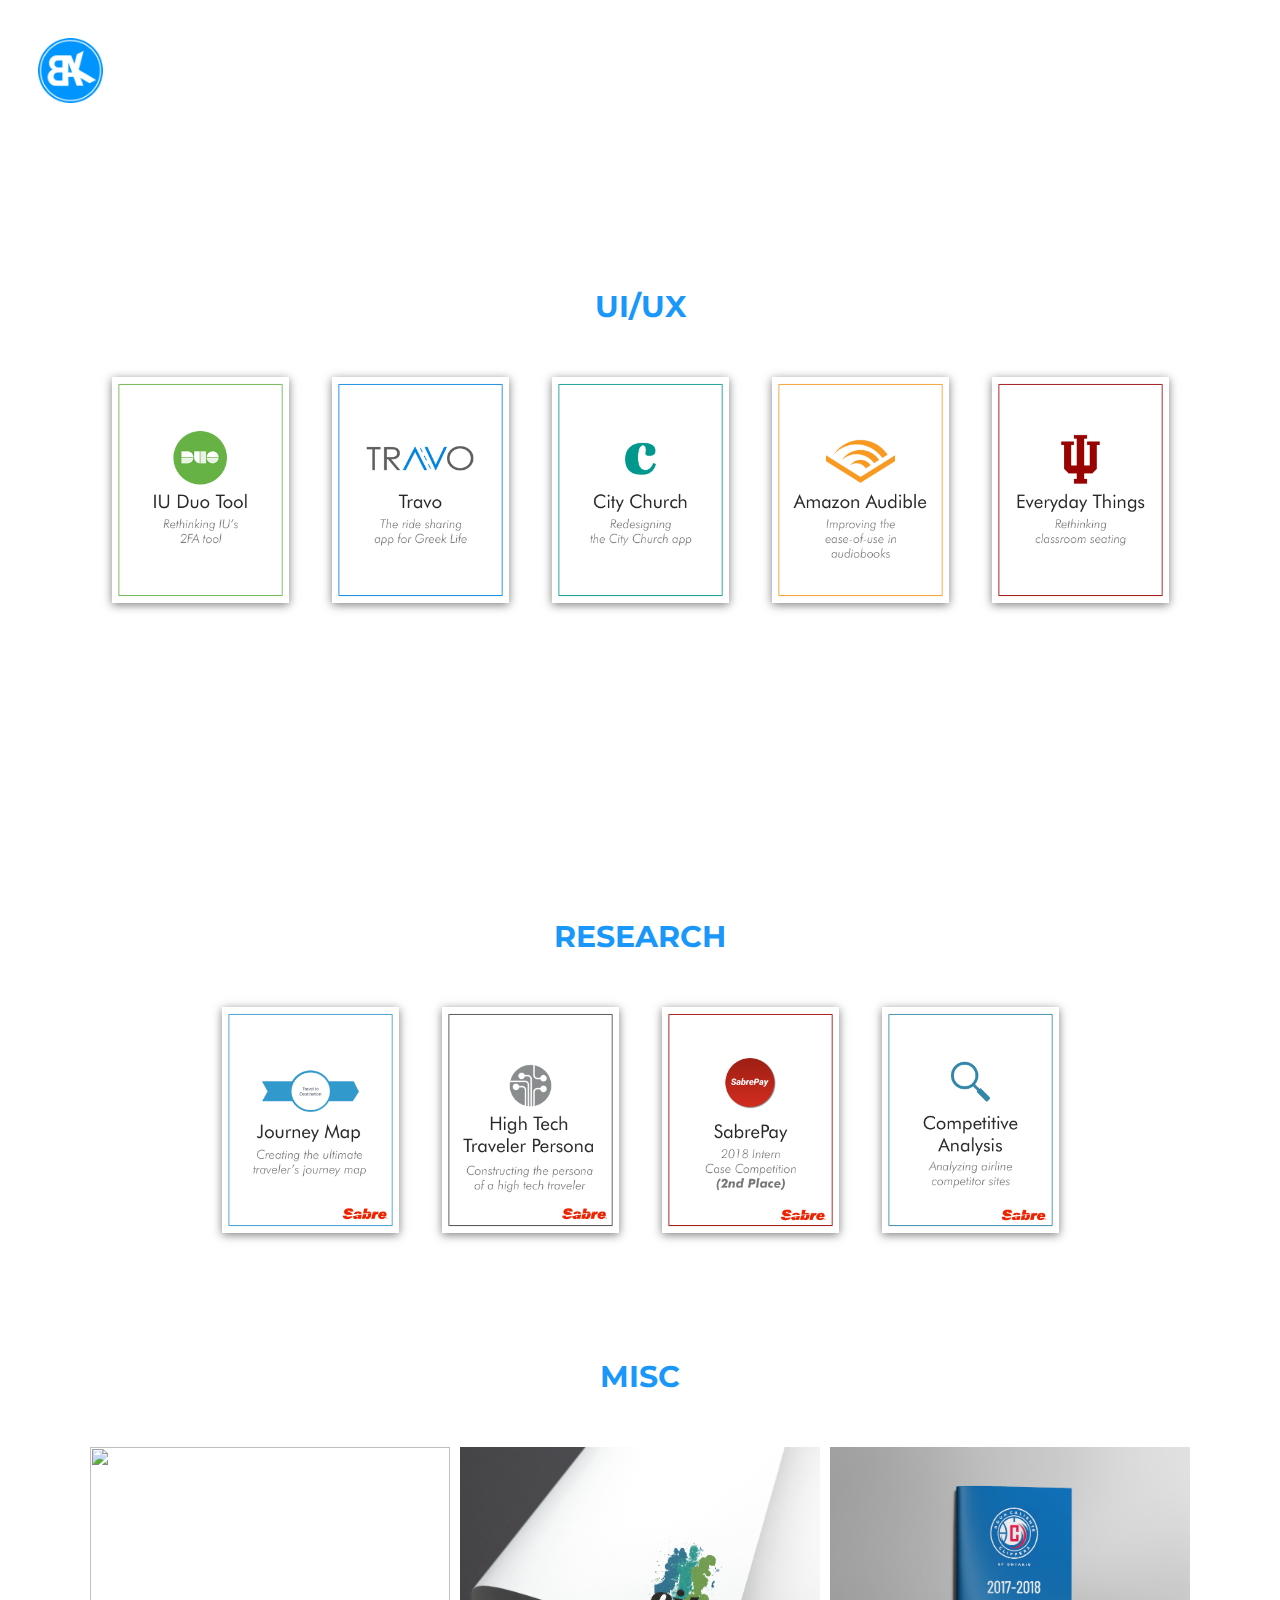
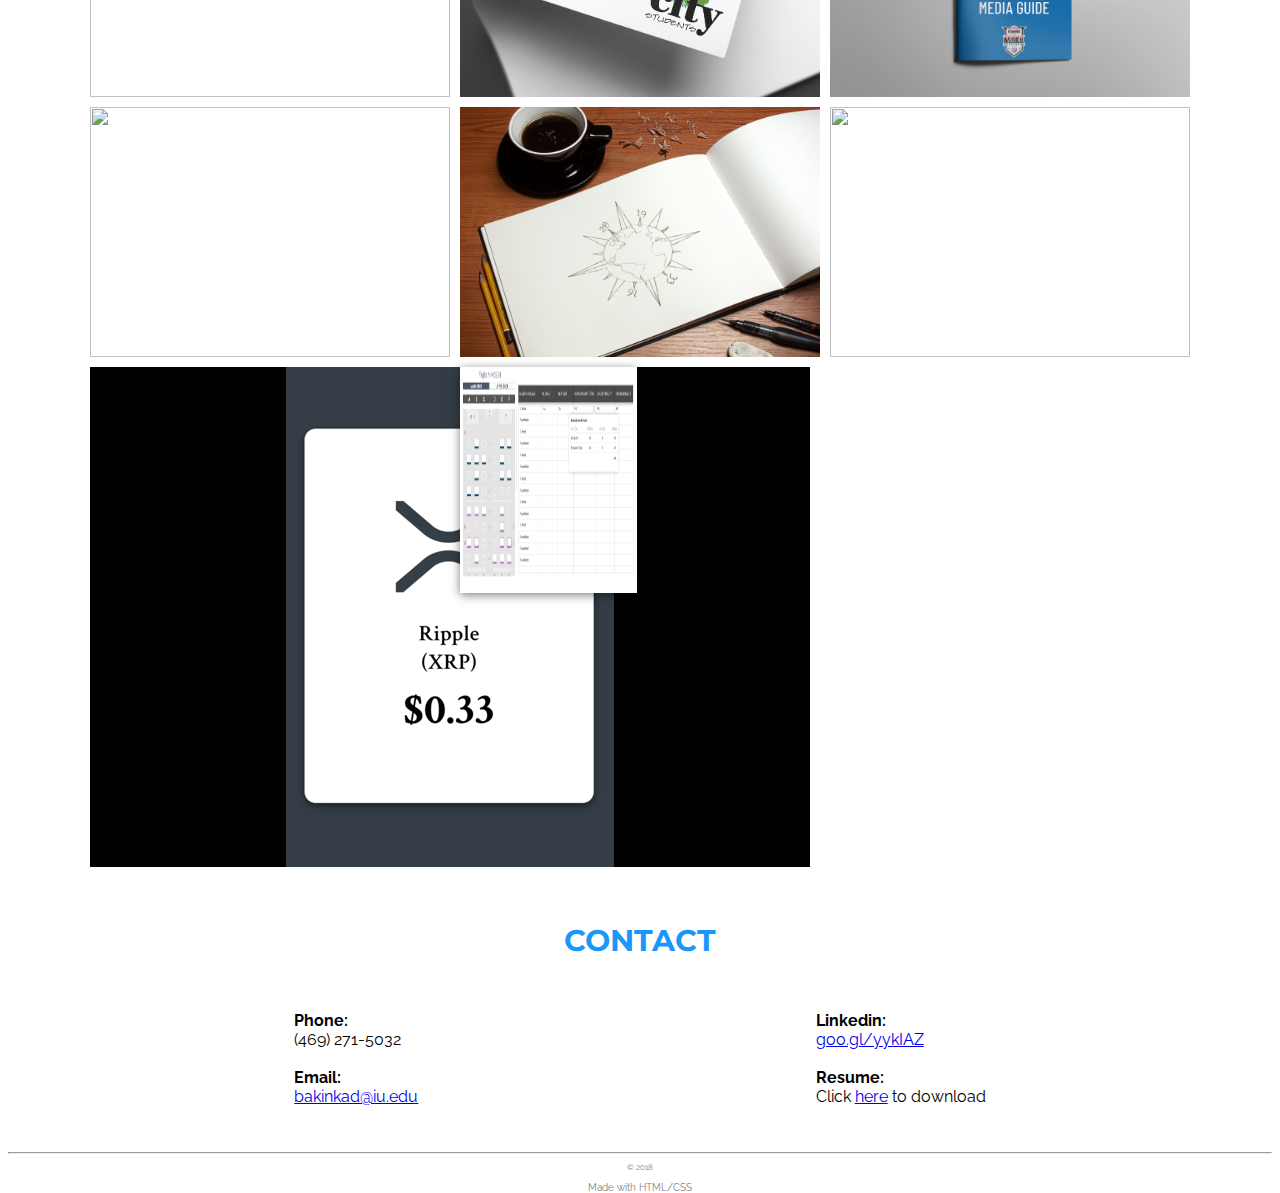
==== commit a987750e: "Update index.html" ====
--- a/index.html
+++ b/index.html
@@ -138,8 +138,6 @@
 		</div>
 		<div class='seatrea'>
 			<a href="images/seatreamock1.png" data-fancybox data-caption="Seat Reaccommodation Mock done with Sabre (used Sabre's Design Library)"><img src='images/seatreamock2.png'></a>
-			<a href="images/seatreamock2.png" data-fancybox</a>
-
 		</div>
 	</div>
 </div>
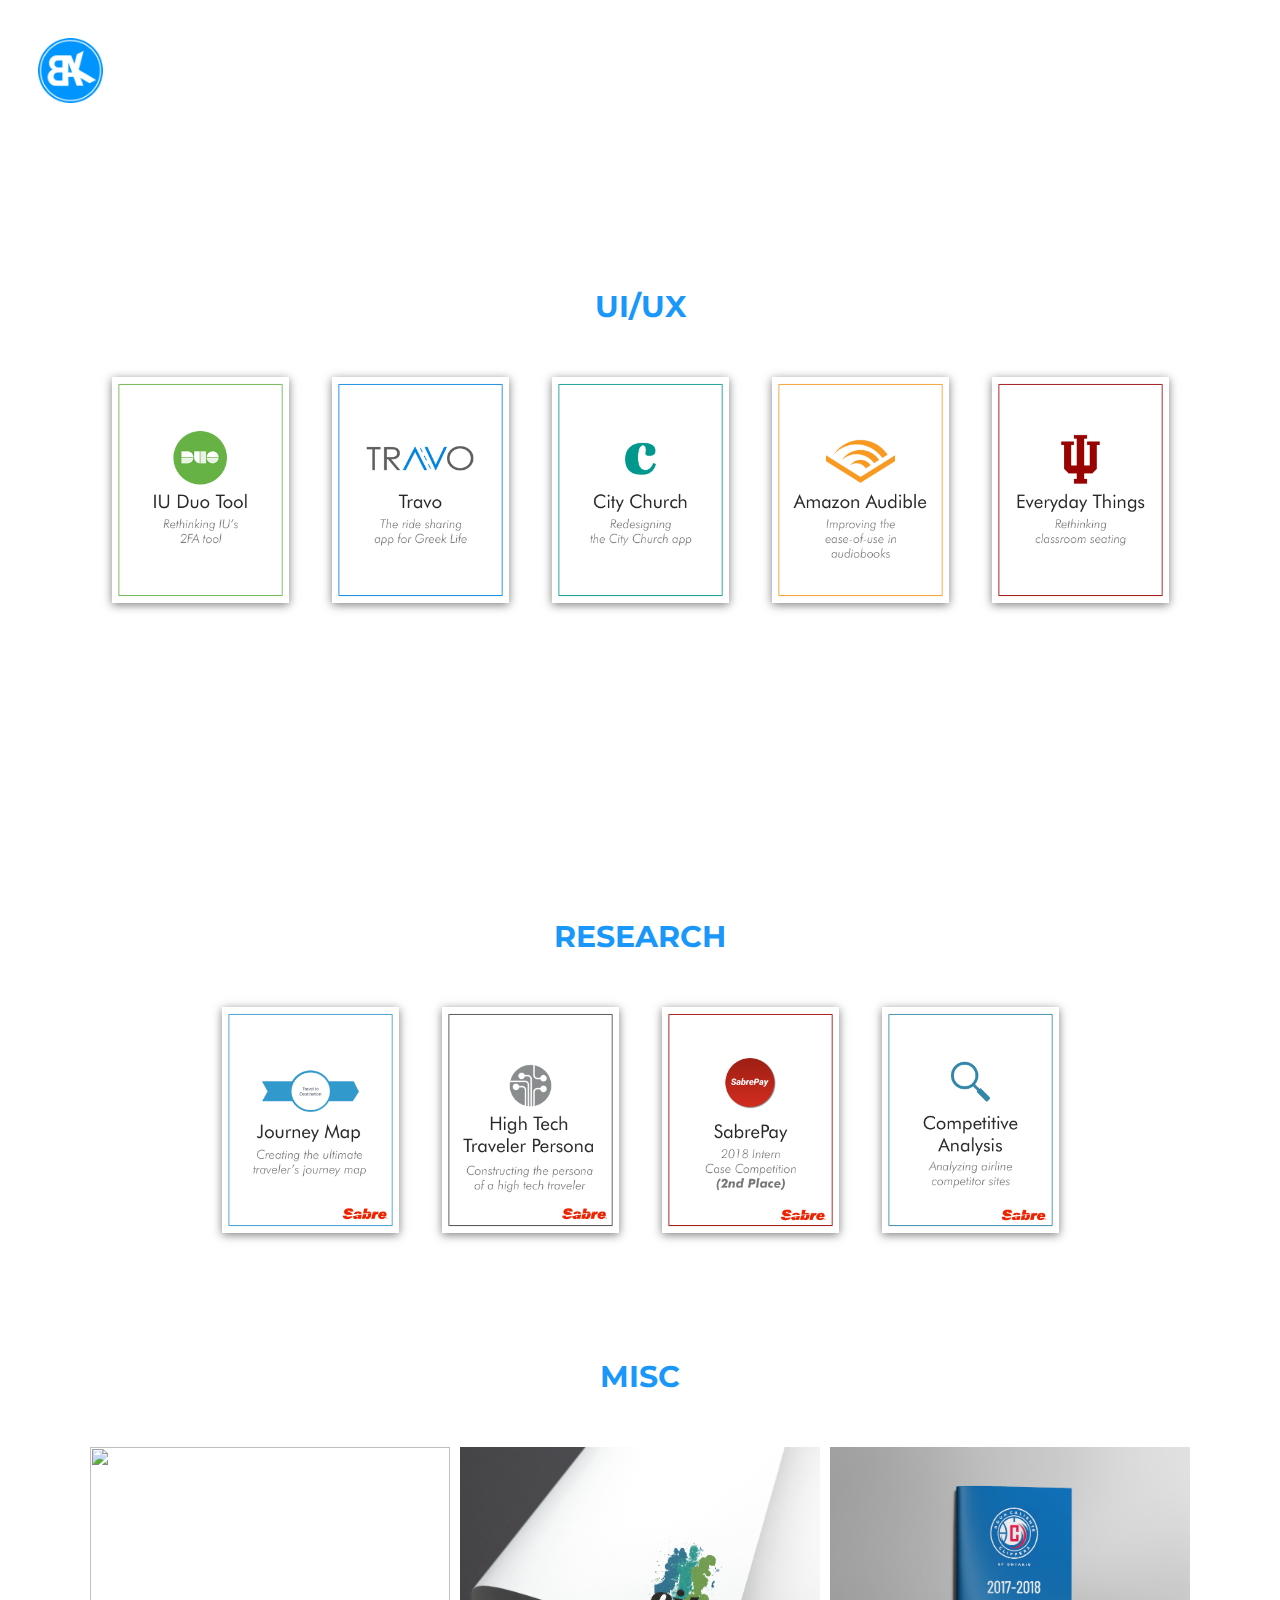
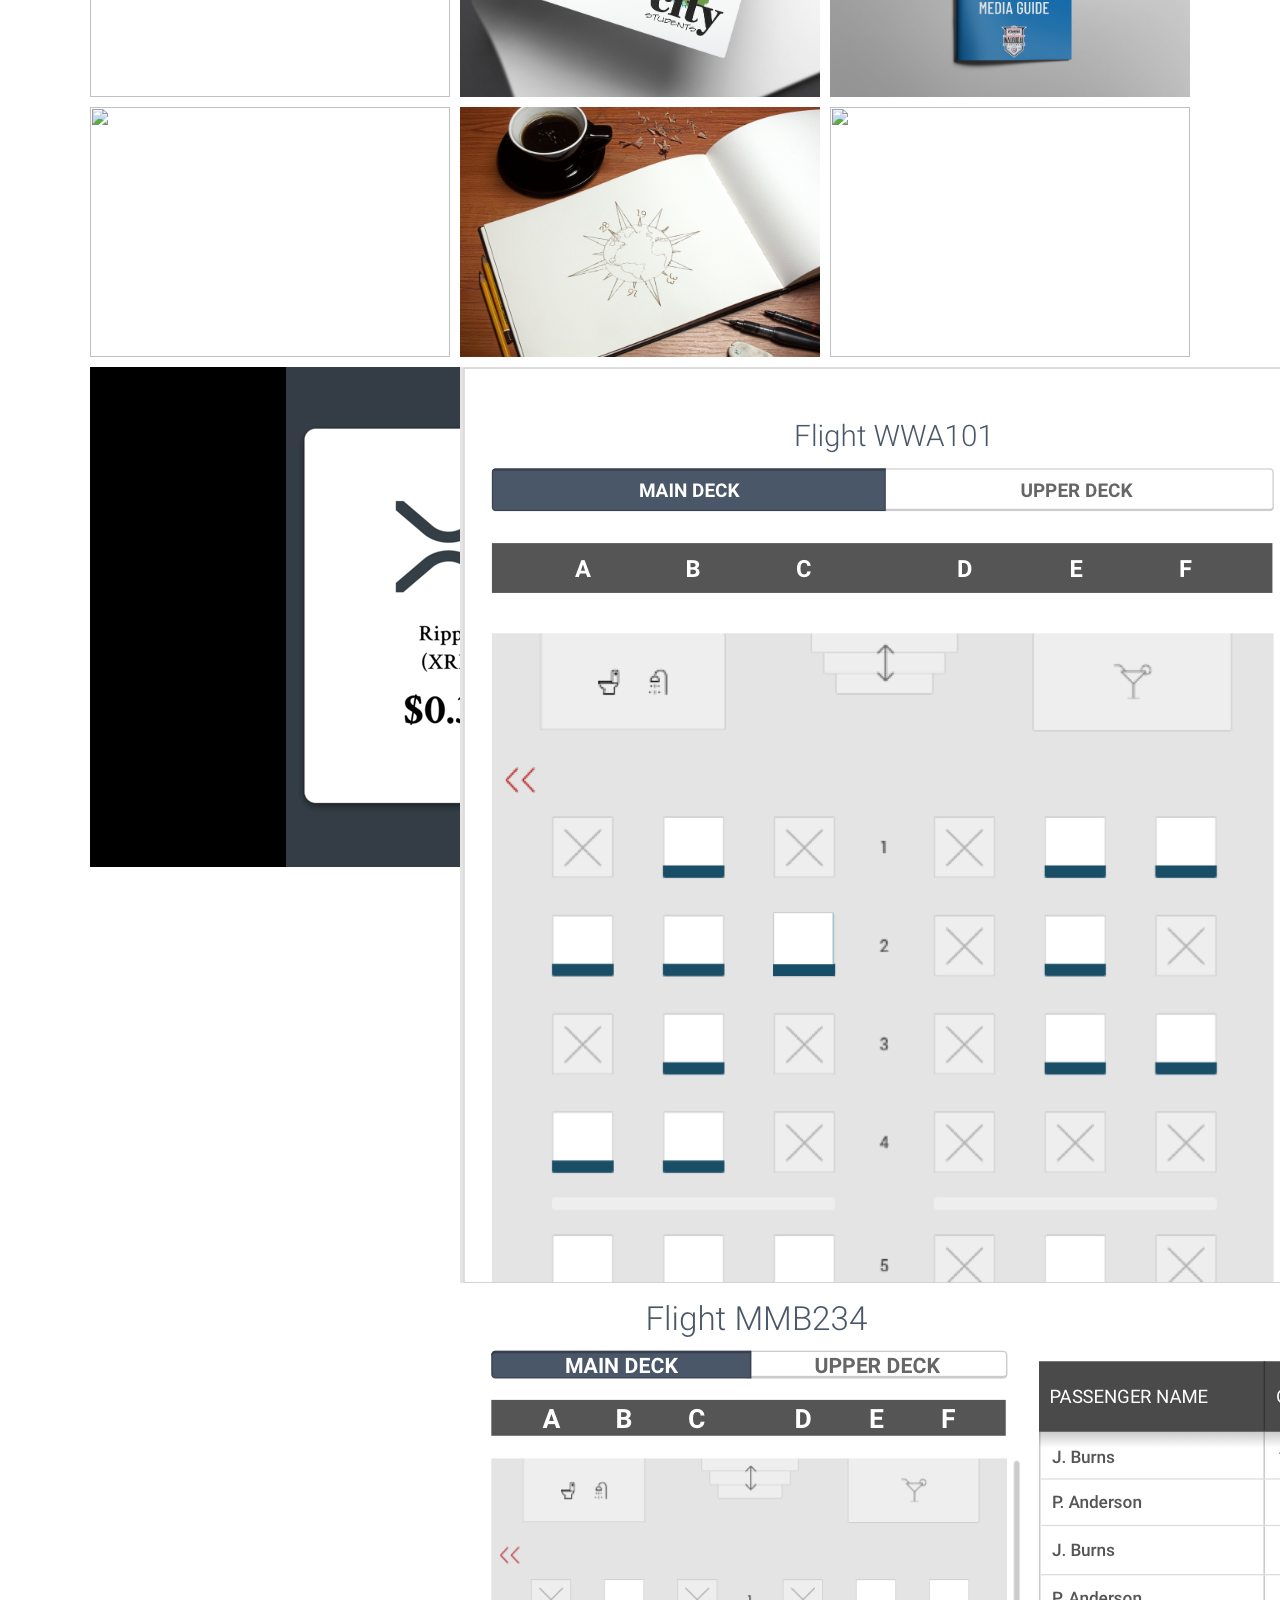
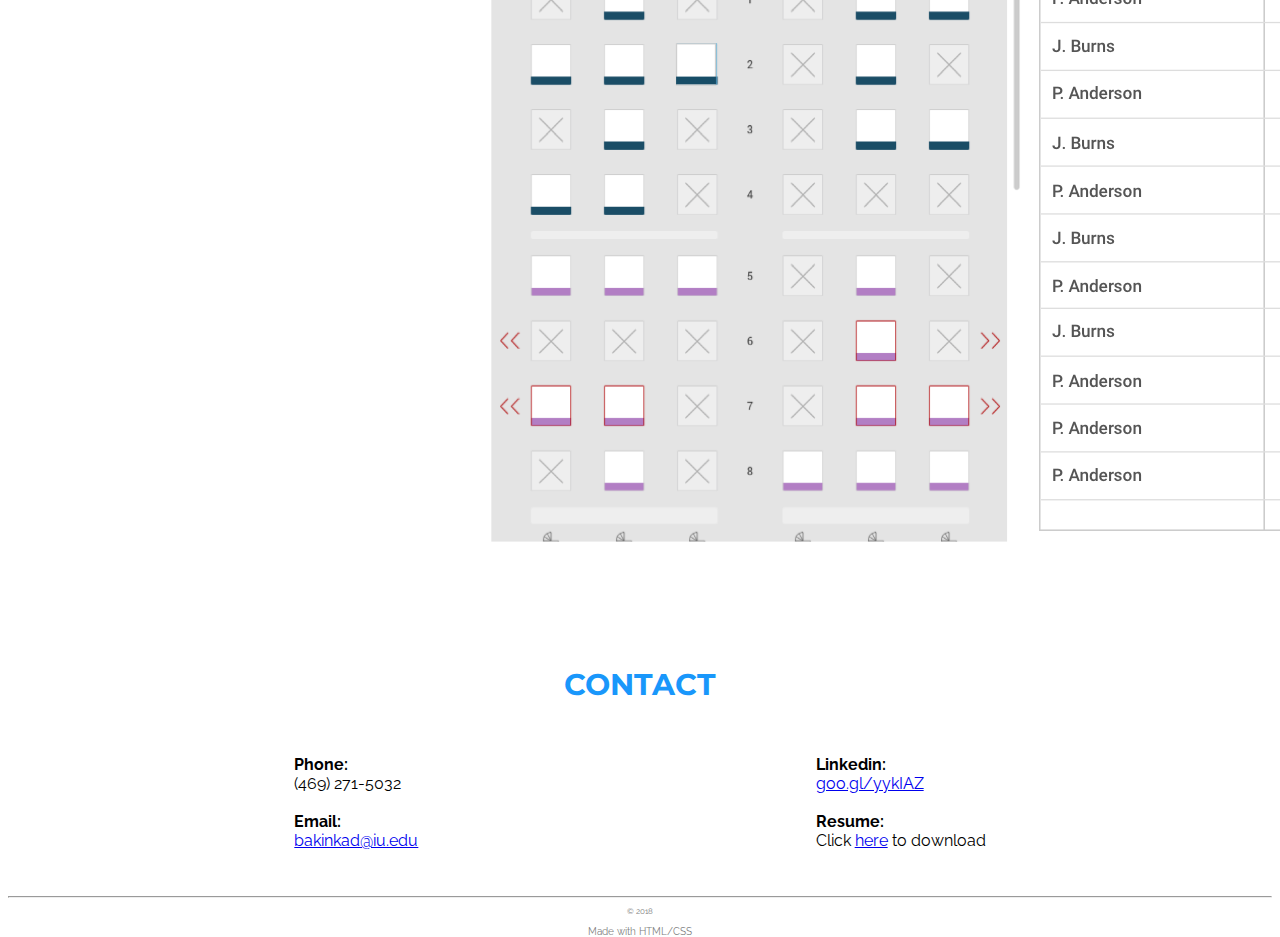
==== commit bea11832: "Update index.html" ====
--- a/index.html
+++ b/index.html
@@ -136,8 +136,8 @@
 		<div class='crypto'>
 			<a href="https://vimeo.com/287064673" data-fancybox data-caption="Crypto Prototype made with Principle"><img src='images/cryptopic.png'></a>
 		</div>
-		<div class='seatrea'>
-			<a href="images/seatreamock1.png" data-fancybox data-caption="Seat Reaccommodation Mock done with Sabre (used Sabre's Design Library)"><img src='images/seatreamock2.png'></a>
+		<div class='seatrea1'>
+			<a href="images/seatreamock1.png" data-fancybox data-caption="Seat Reaccommodation Mock done with Sabre (used Sabre's Design Library)"><img src='images/seatreamock1.png'><img src='images/seatreamock2.png'></a>
 		</div>
 	</div>
 </div>
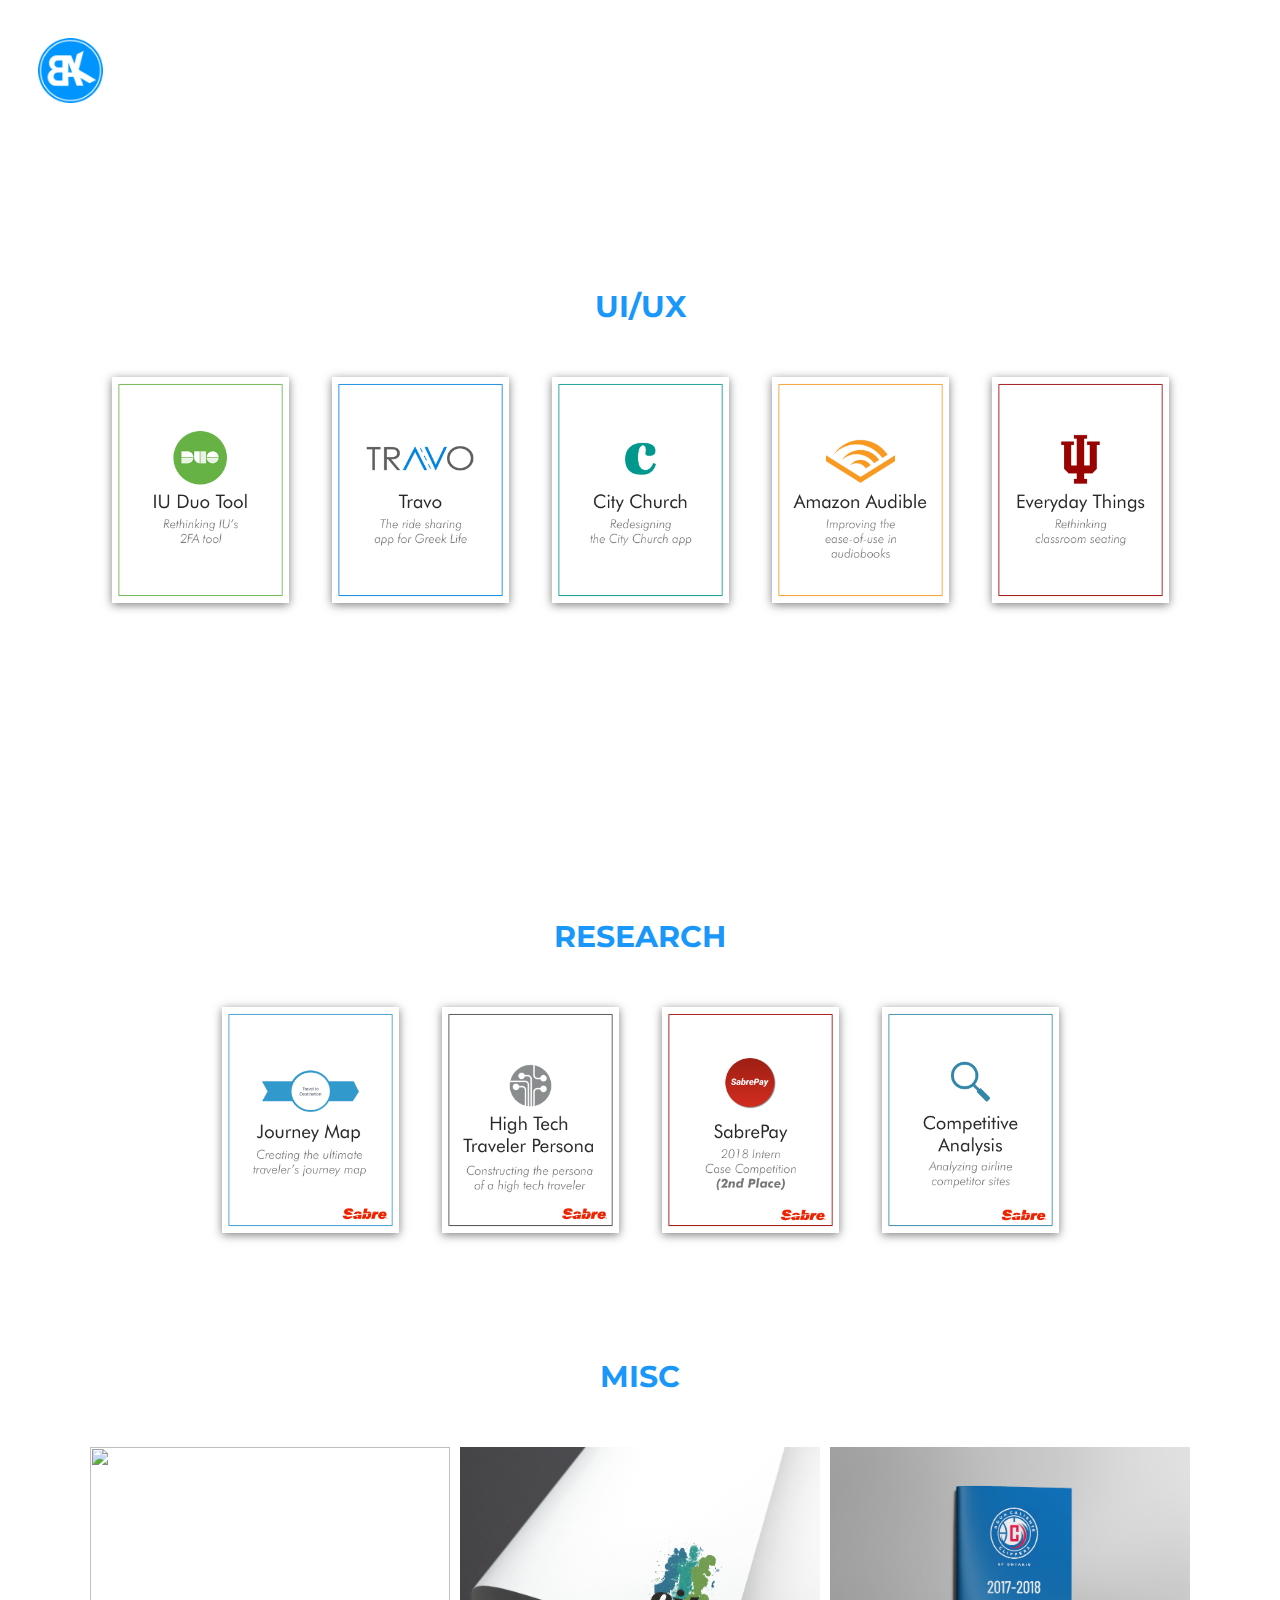
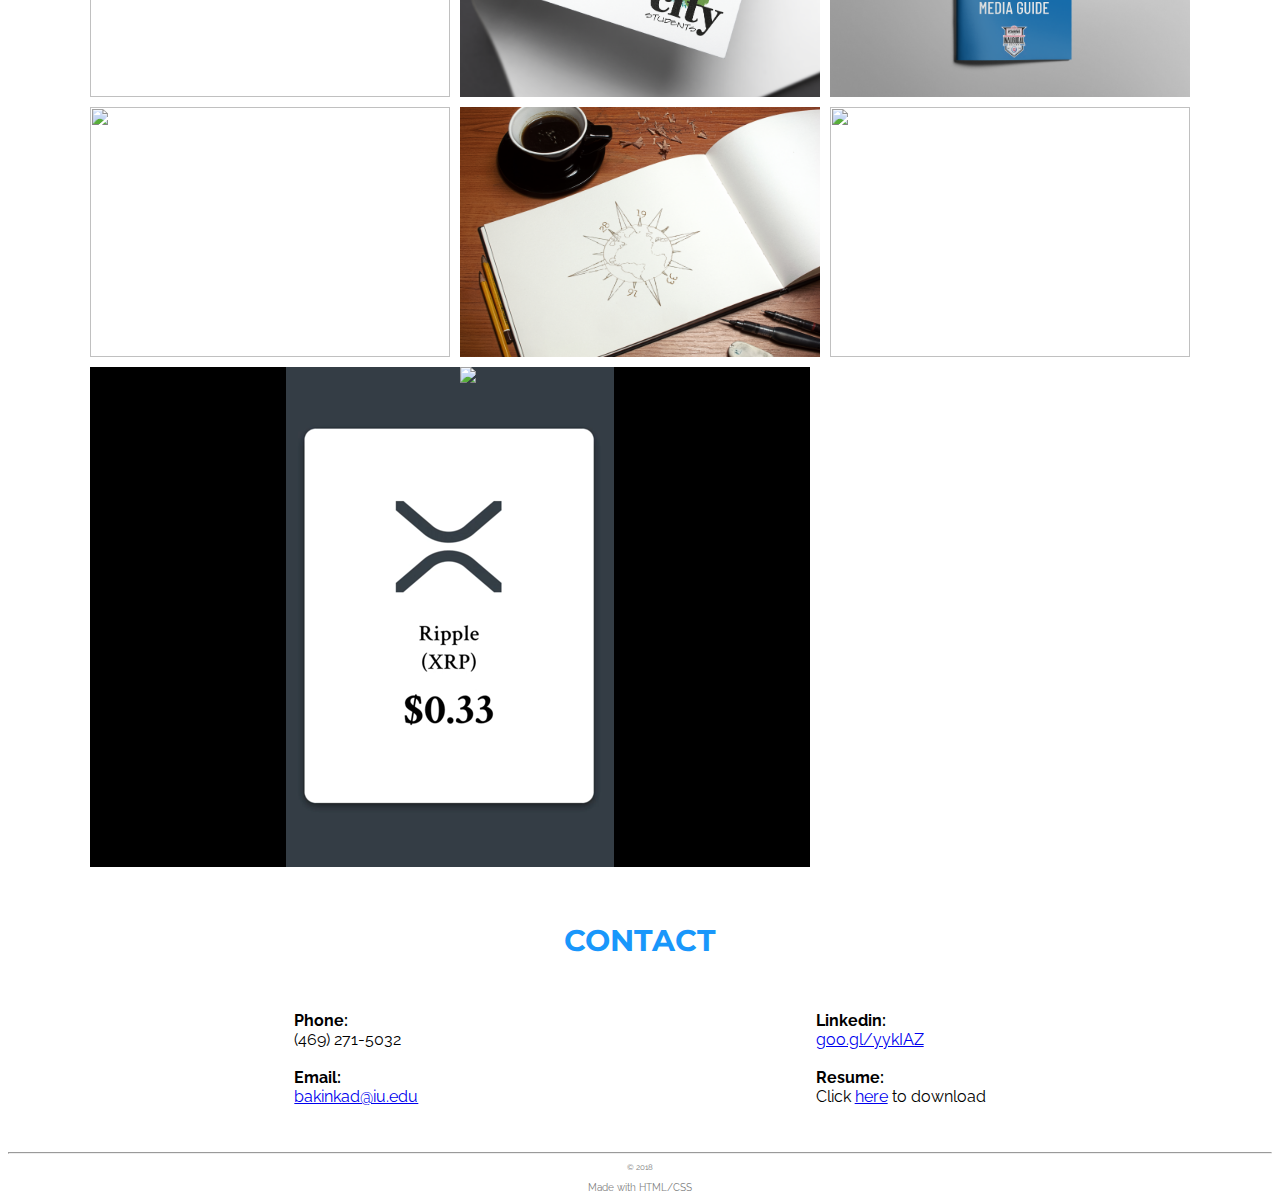
==== commit 28534f2c: "Update index.html" ====
--- a/index.html
+++ b/index.html
@@ -137,7 +137,7 @@
 			<a href="https://vimeo.com/287064673" data-fancybox data-caption="Crypto Prototype made with Principle"><img src='images/cryptopic.png'></a>
 		</div>
 		<div class='seatrea1'>
-			<a href="images/seatreamock1.png" data-fancybox data-caption="Seat Reaccommodation Mock done with Sabre (used Sabre's Design Library)"><img src='images/seatreamock1.png'><img src='images/seatreamock2.png'></a>
+			<a href="images/seatrea1.png" data-fancybox data-caption="Seat Reaccommodation Mock done with Sabre (used Sabre's Design Library)"><img src='images/seatrea1.png'></a>
 		</div>
 	</div>
 </div>
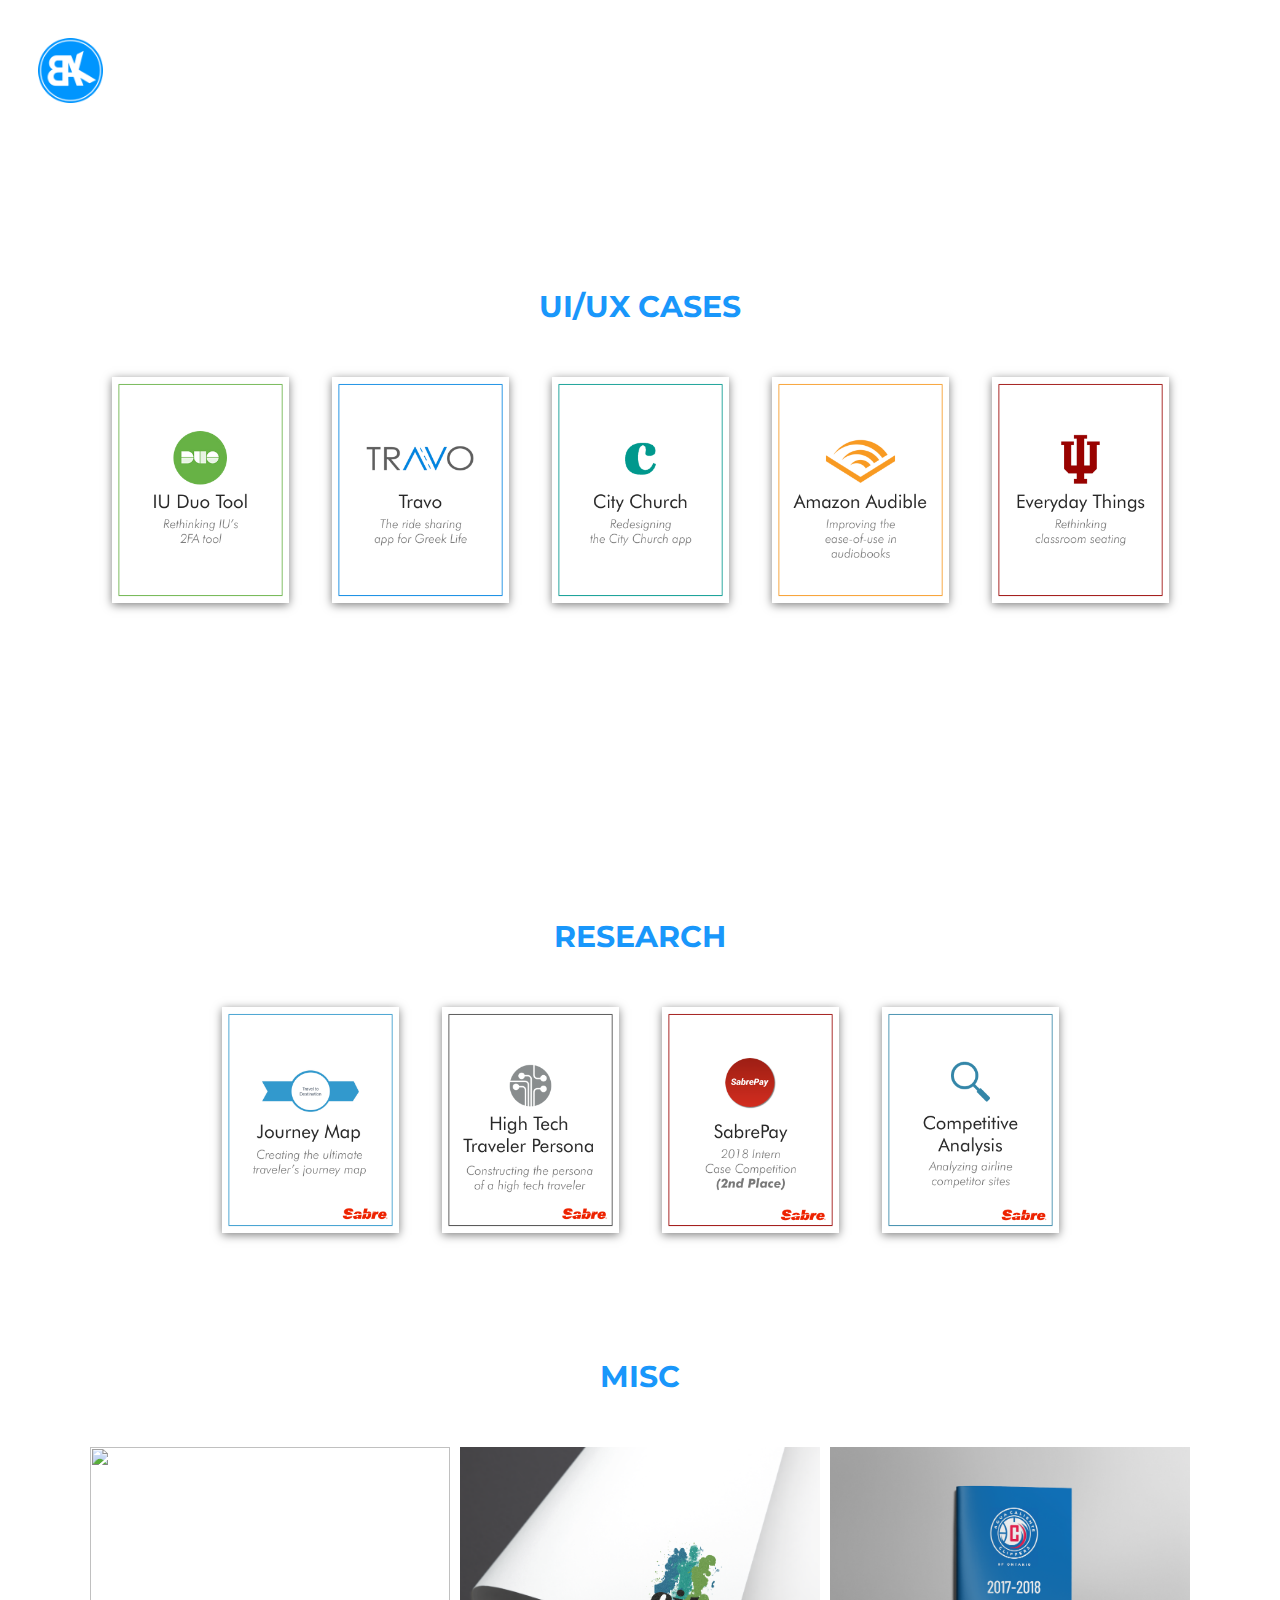
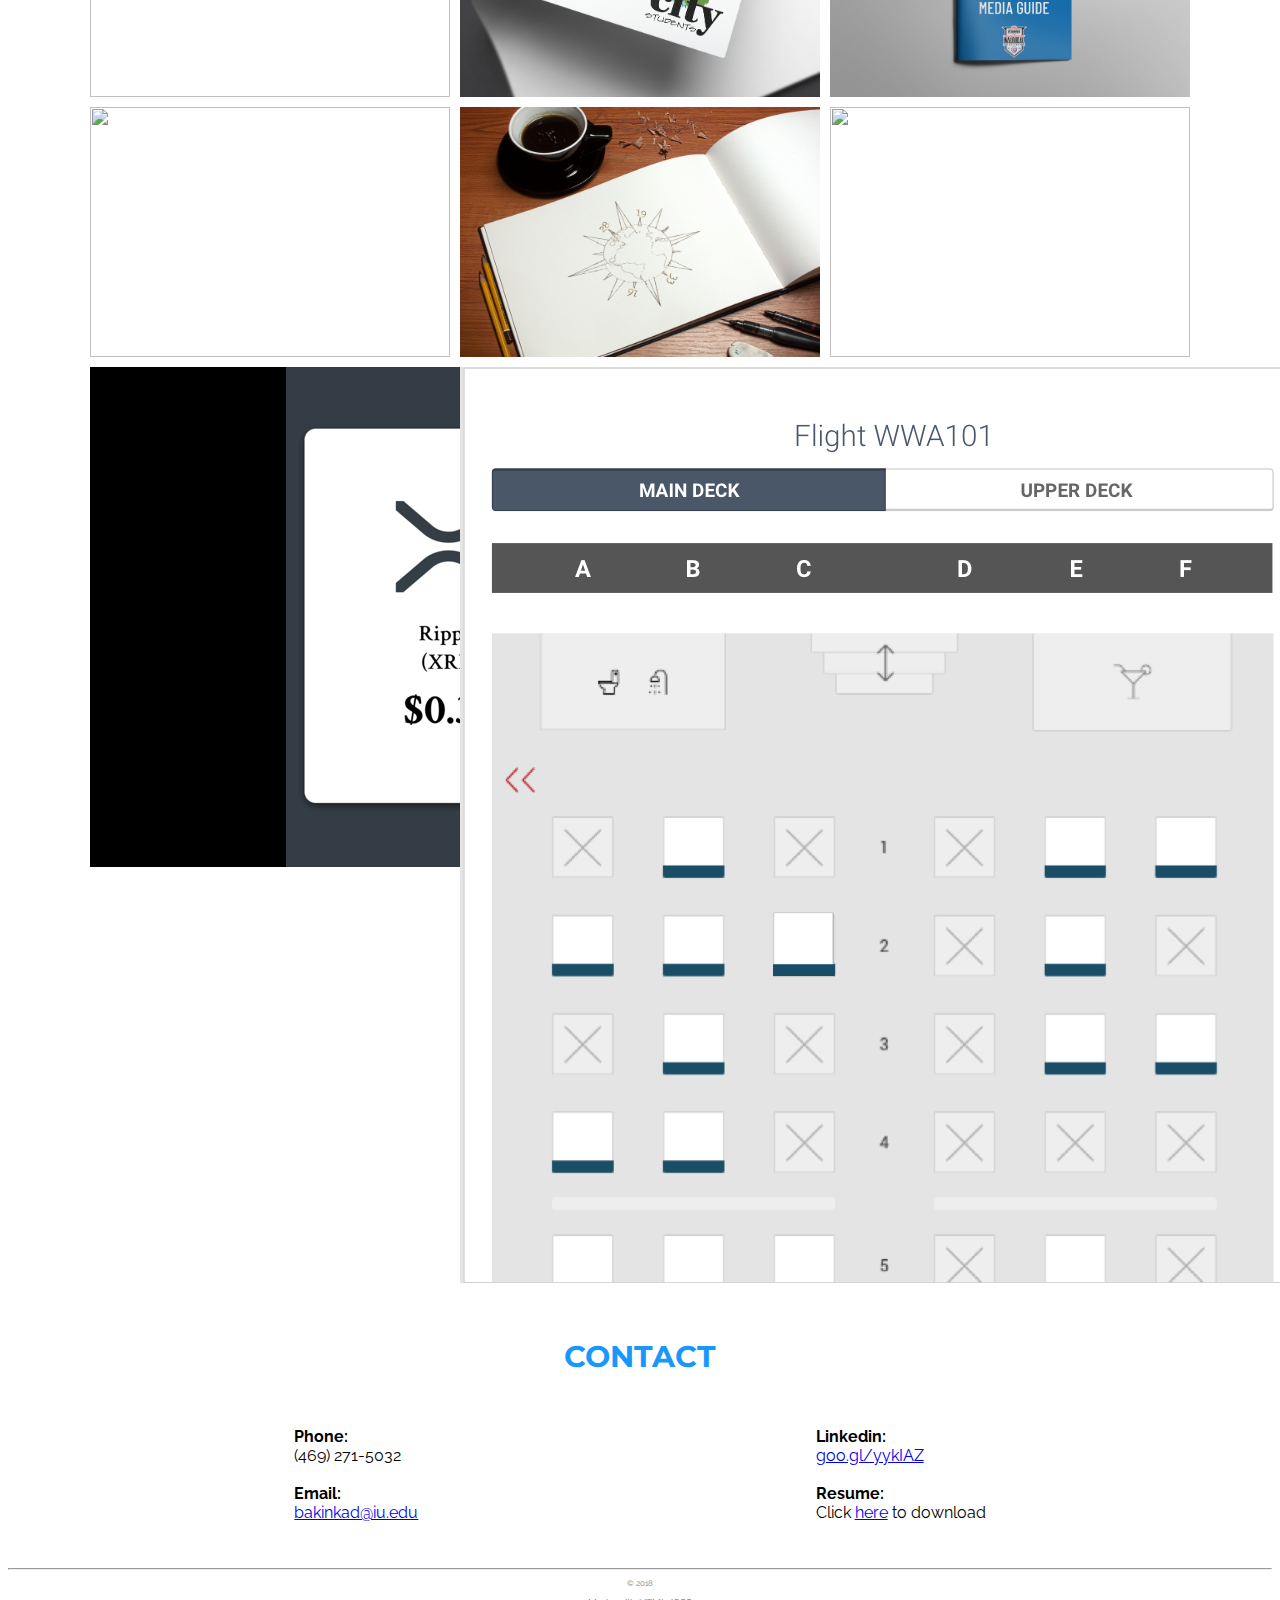
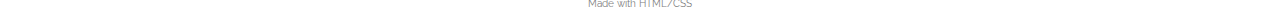
==== commit 0d8ed81f: "Update index.html" ====
--- a/index.html
+++ b/index.html
@@ -55,7 +55,7 @@
 	</header>
 
 <div class='uiux'>
-	<h3>UI/UX</h3>
+	<h3>UI/UX Cases</h3>
 <main class='projects'>
 	<div class="Duo">
 		<a href='/html/duotool.html'>
@@ -137,7 +137,7 @@
 			<a href="https://vimeo.com/287064673" data-fancybox data-caption="Crypto Prototype made with Principle"><img src='images/cryptopic.png'></a>
 		</div>
 		<div class='seatrea1'>
-			<a href="images/seatrea1.png" data-fancybox data-caption="Seat Reaccommodation Mock done with Sabre (used Sabre's Design Library)"><img src='images/seatrea1.png'></a>
+			<a href="images/seatrea1.png" data-fancybox data-caption="Seat Reaccommodation Mock done with Sabre (used Sabre's Design Library)"><img src='images/seatreamock1.png'></a>
 		</div>
 	</div>
 </div>
